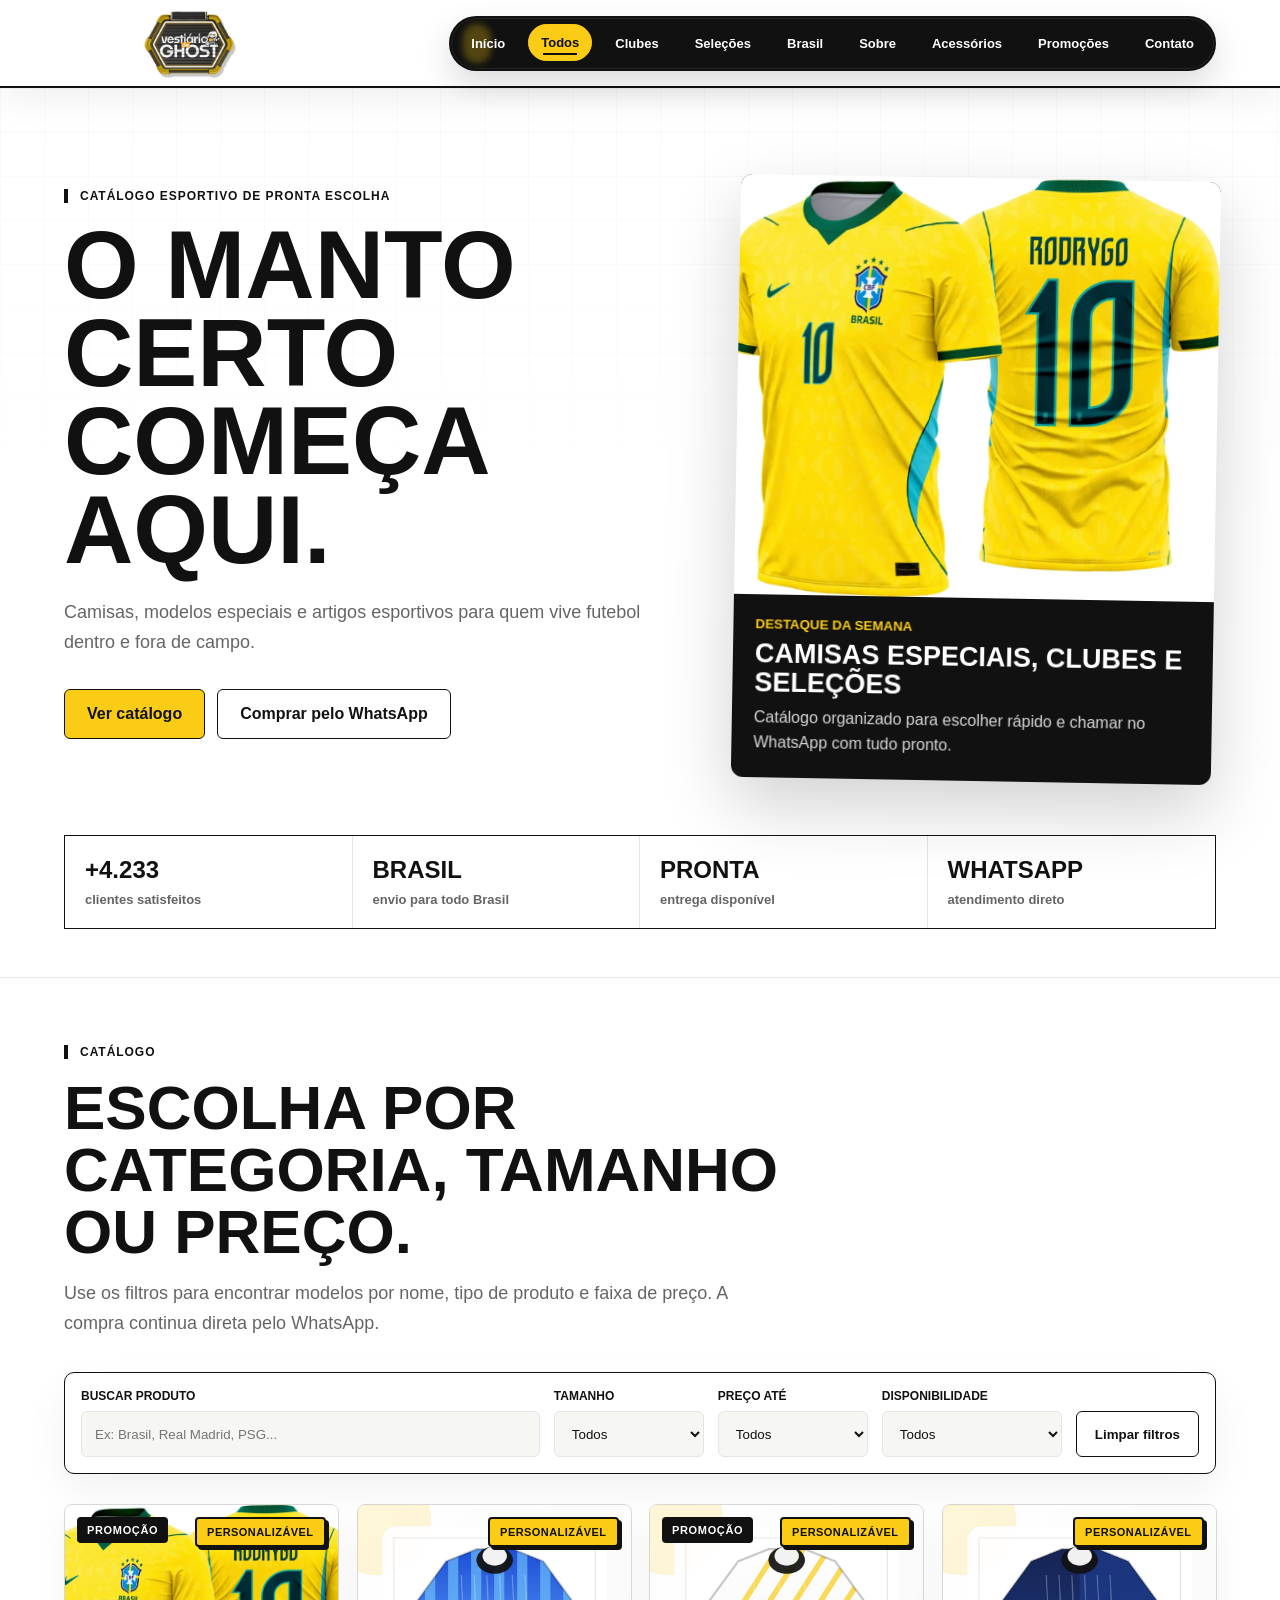
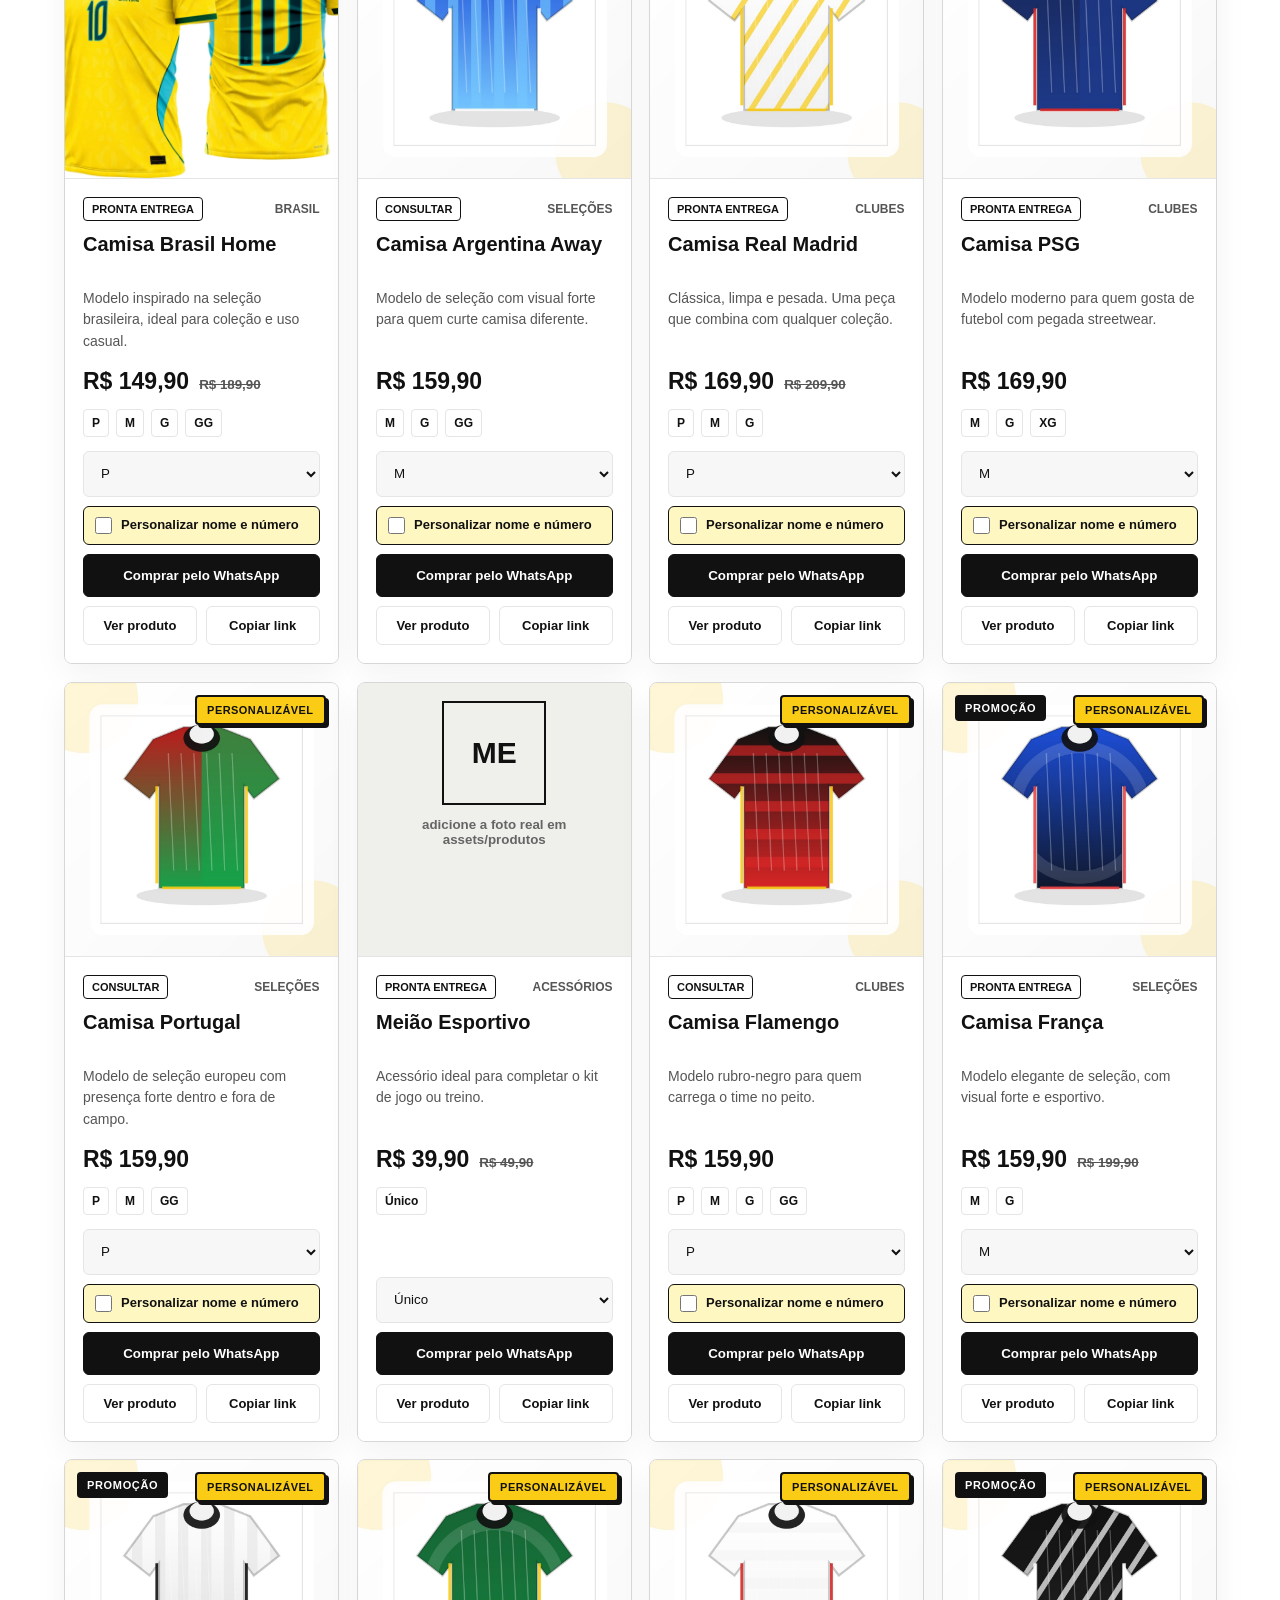
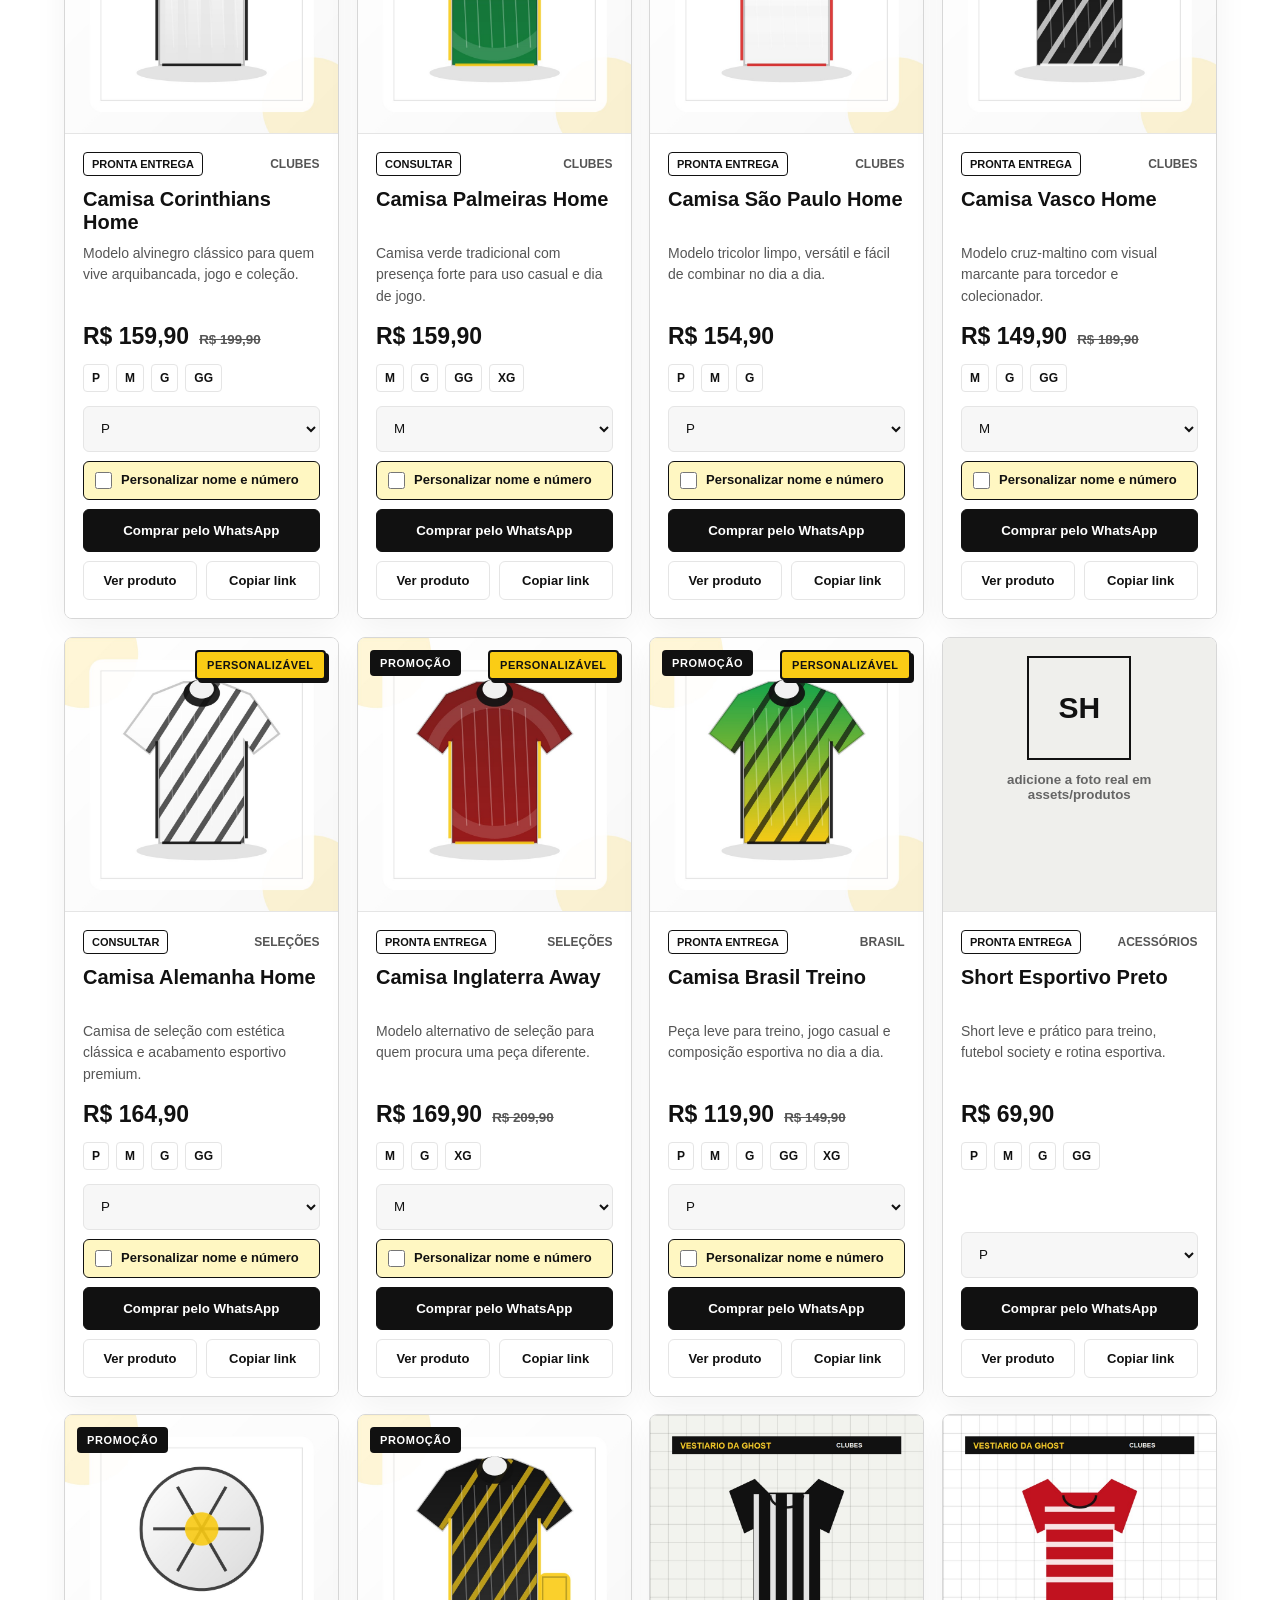
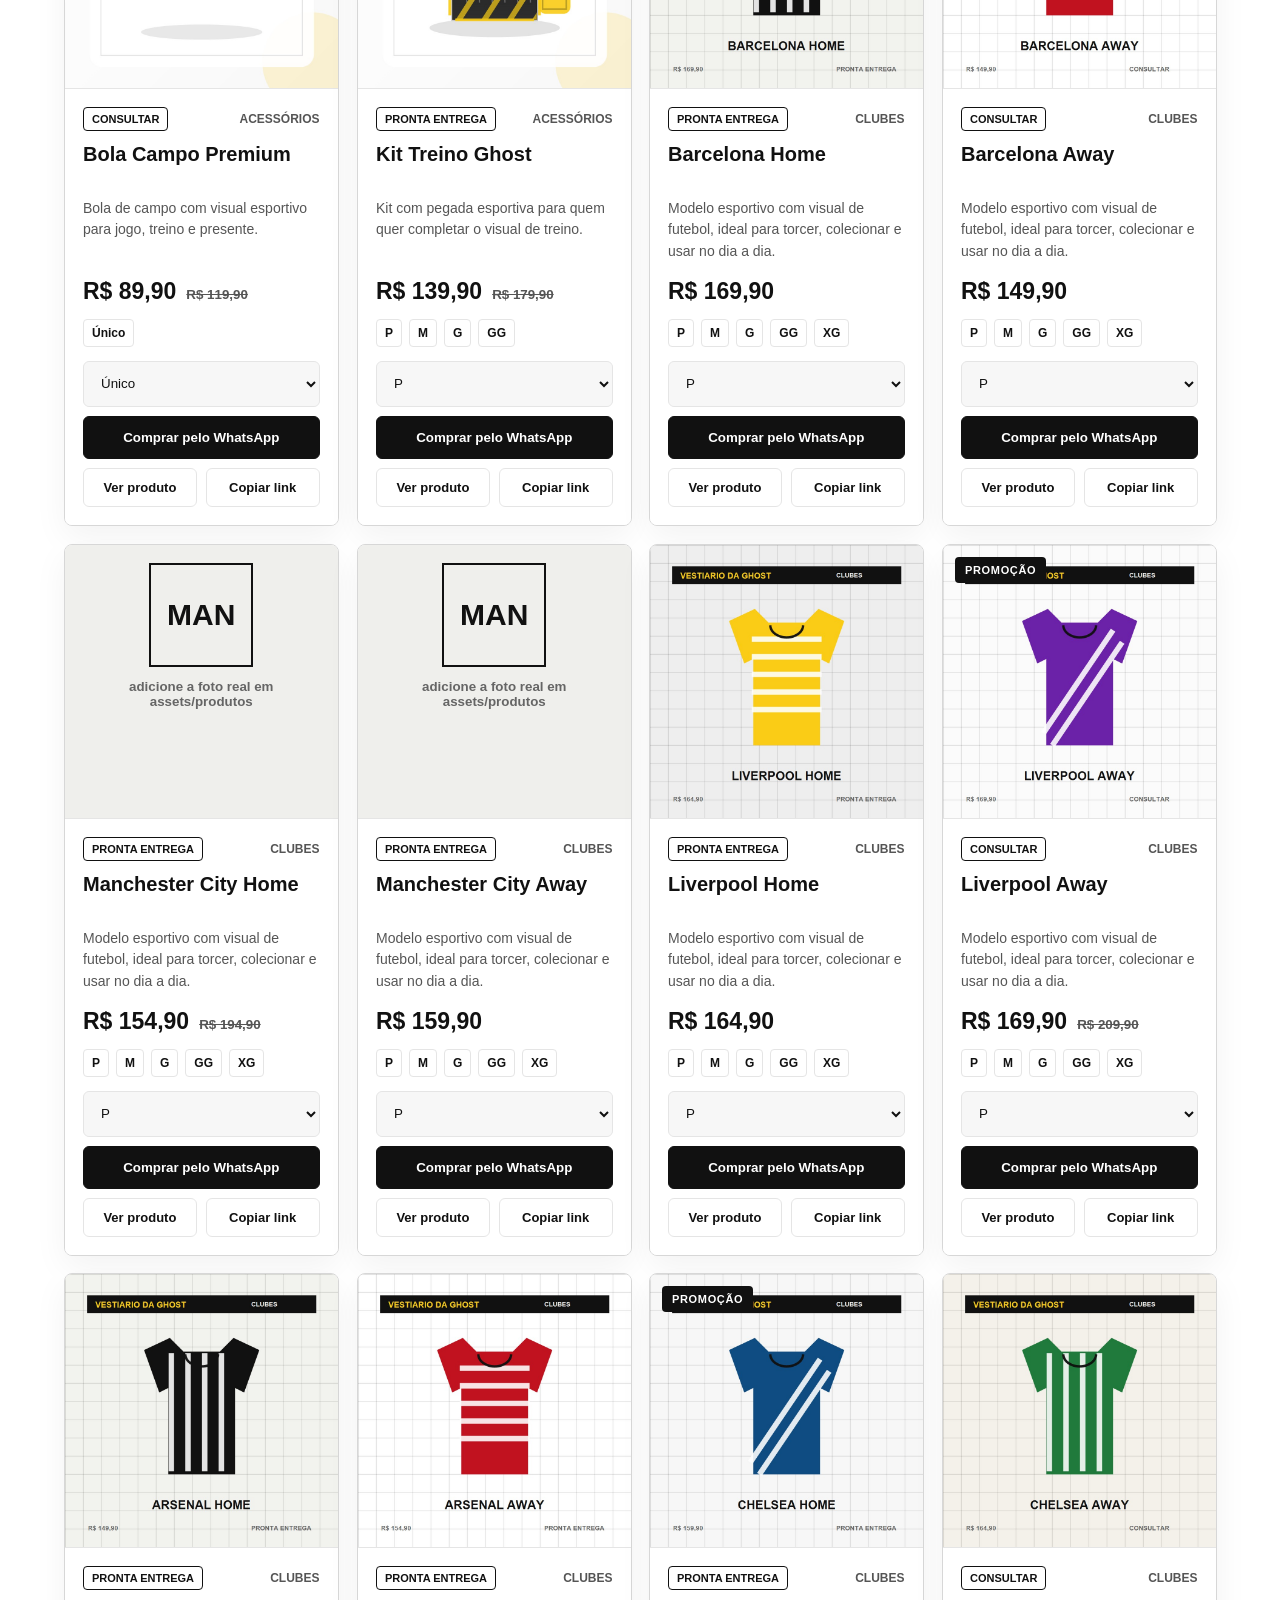
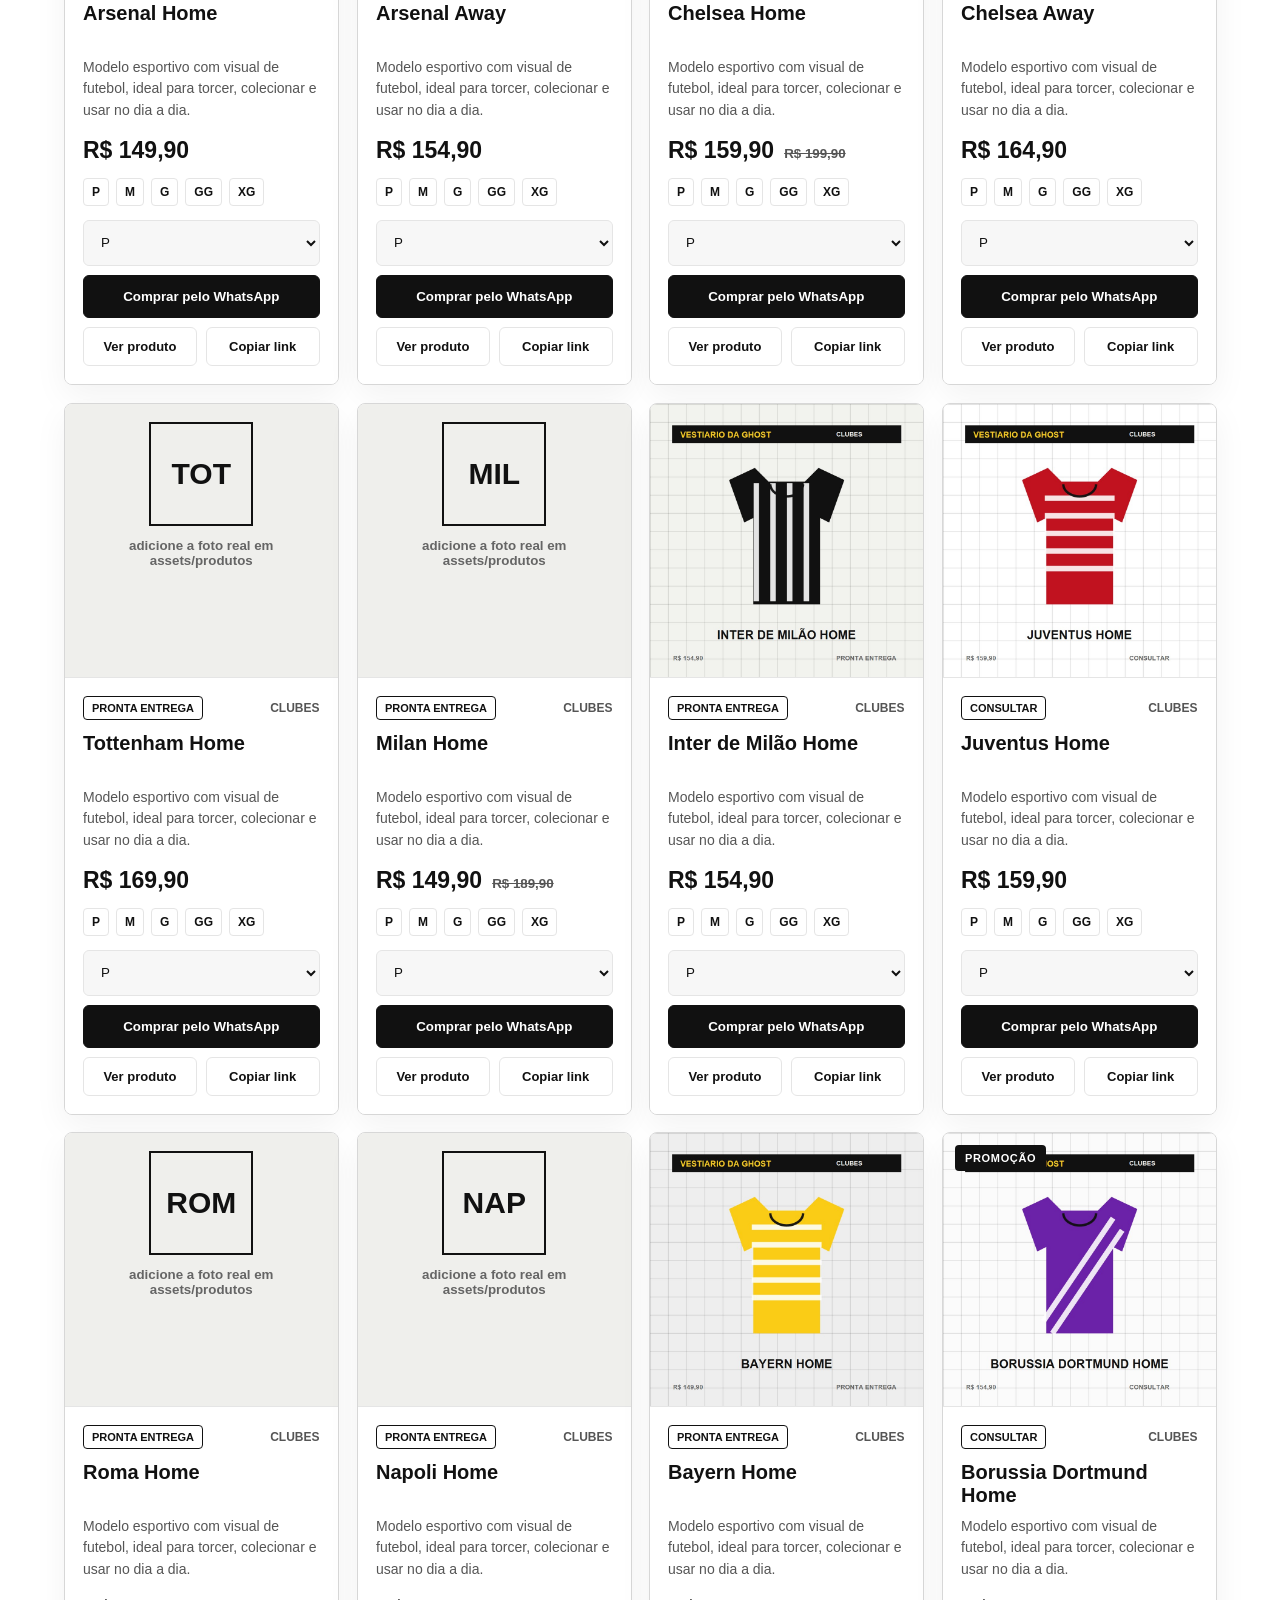
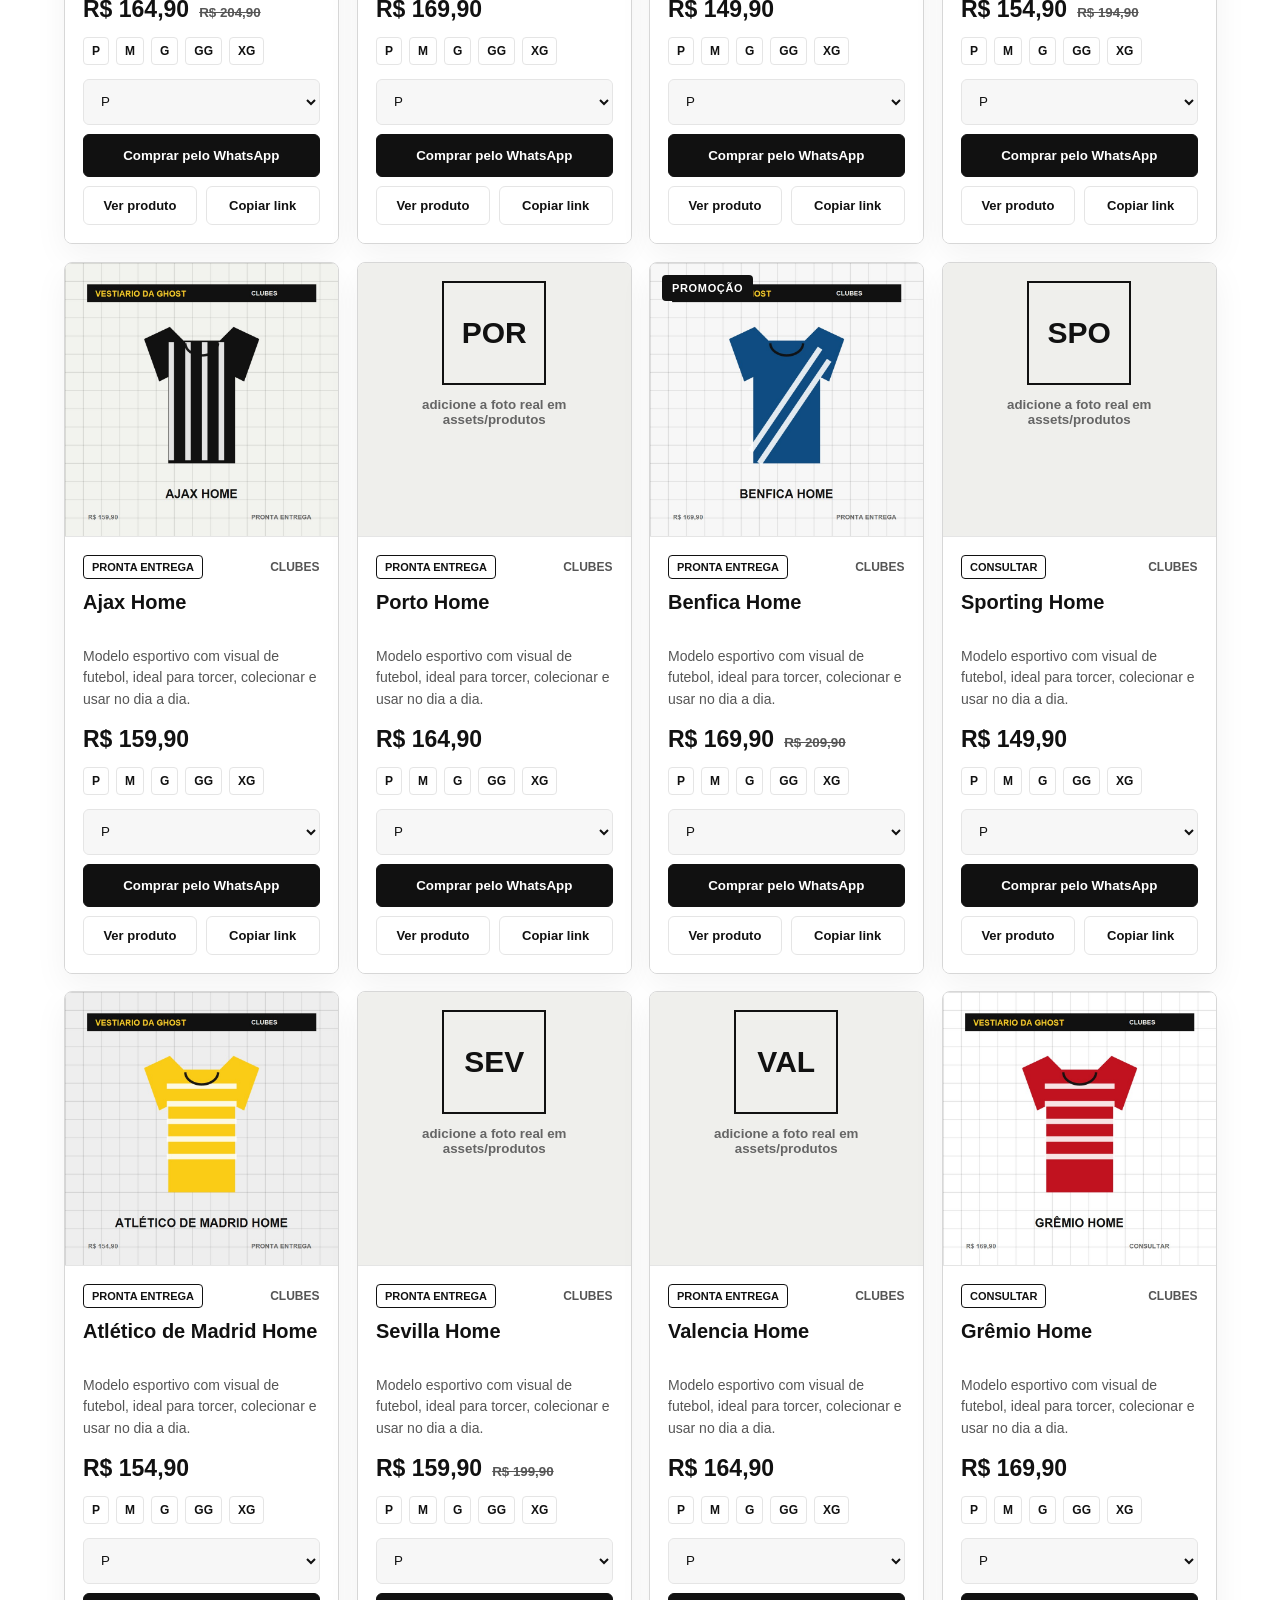
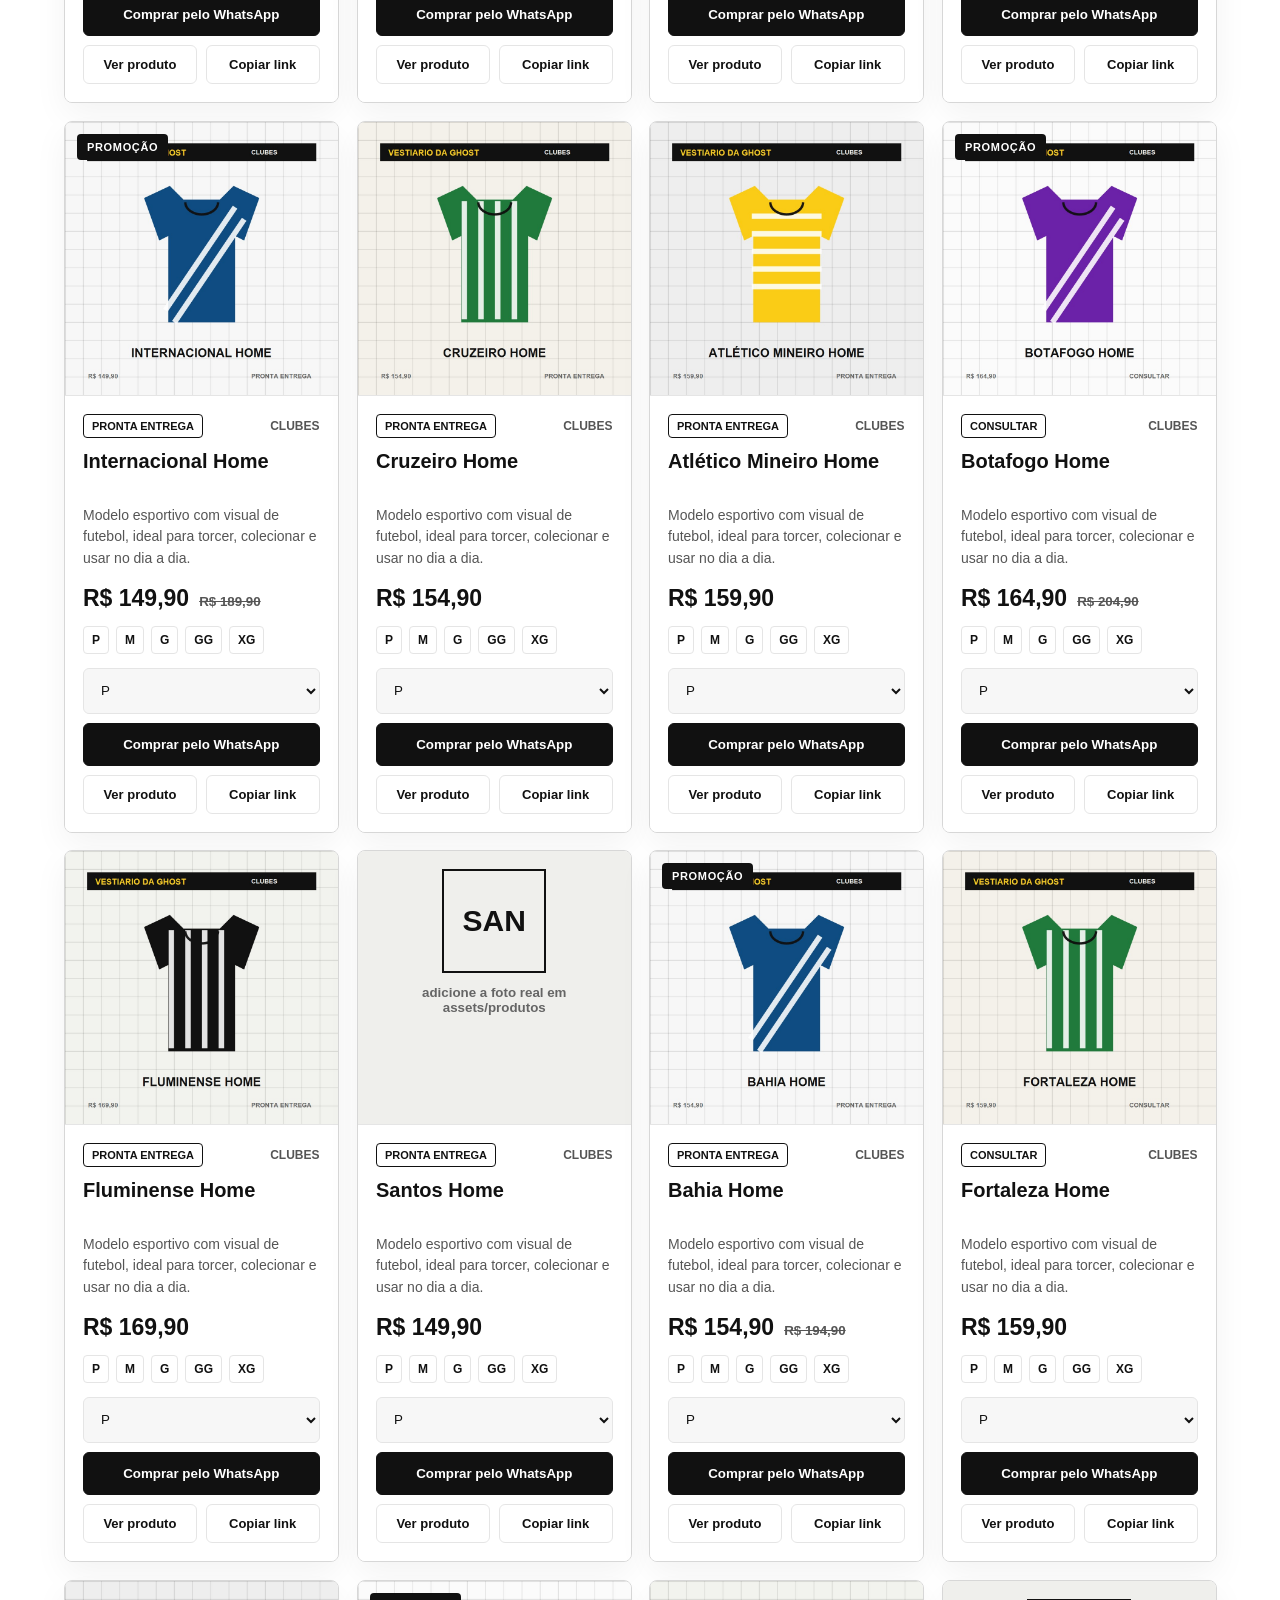
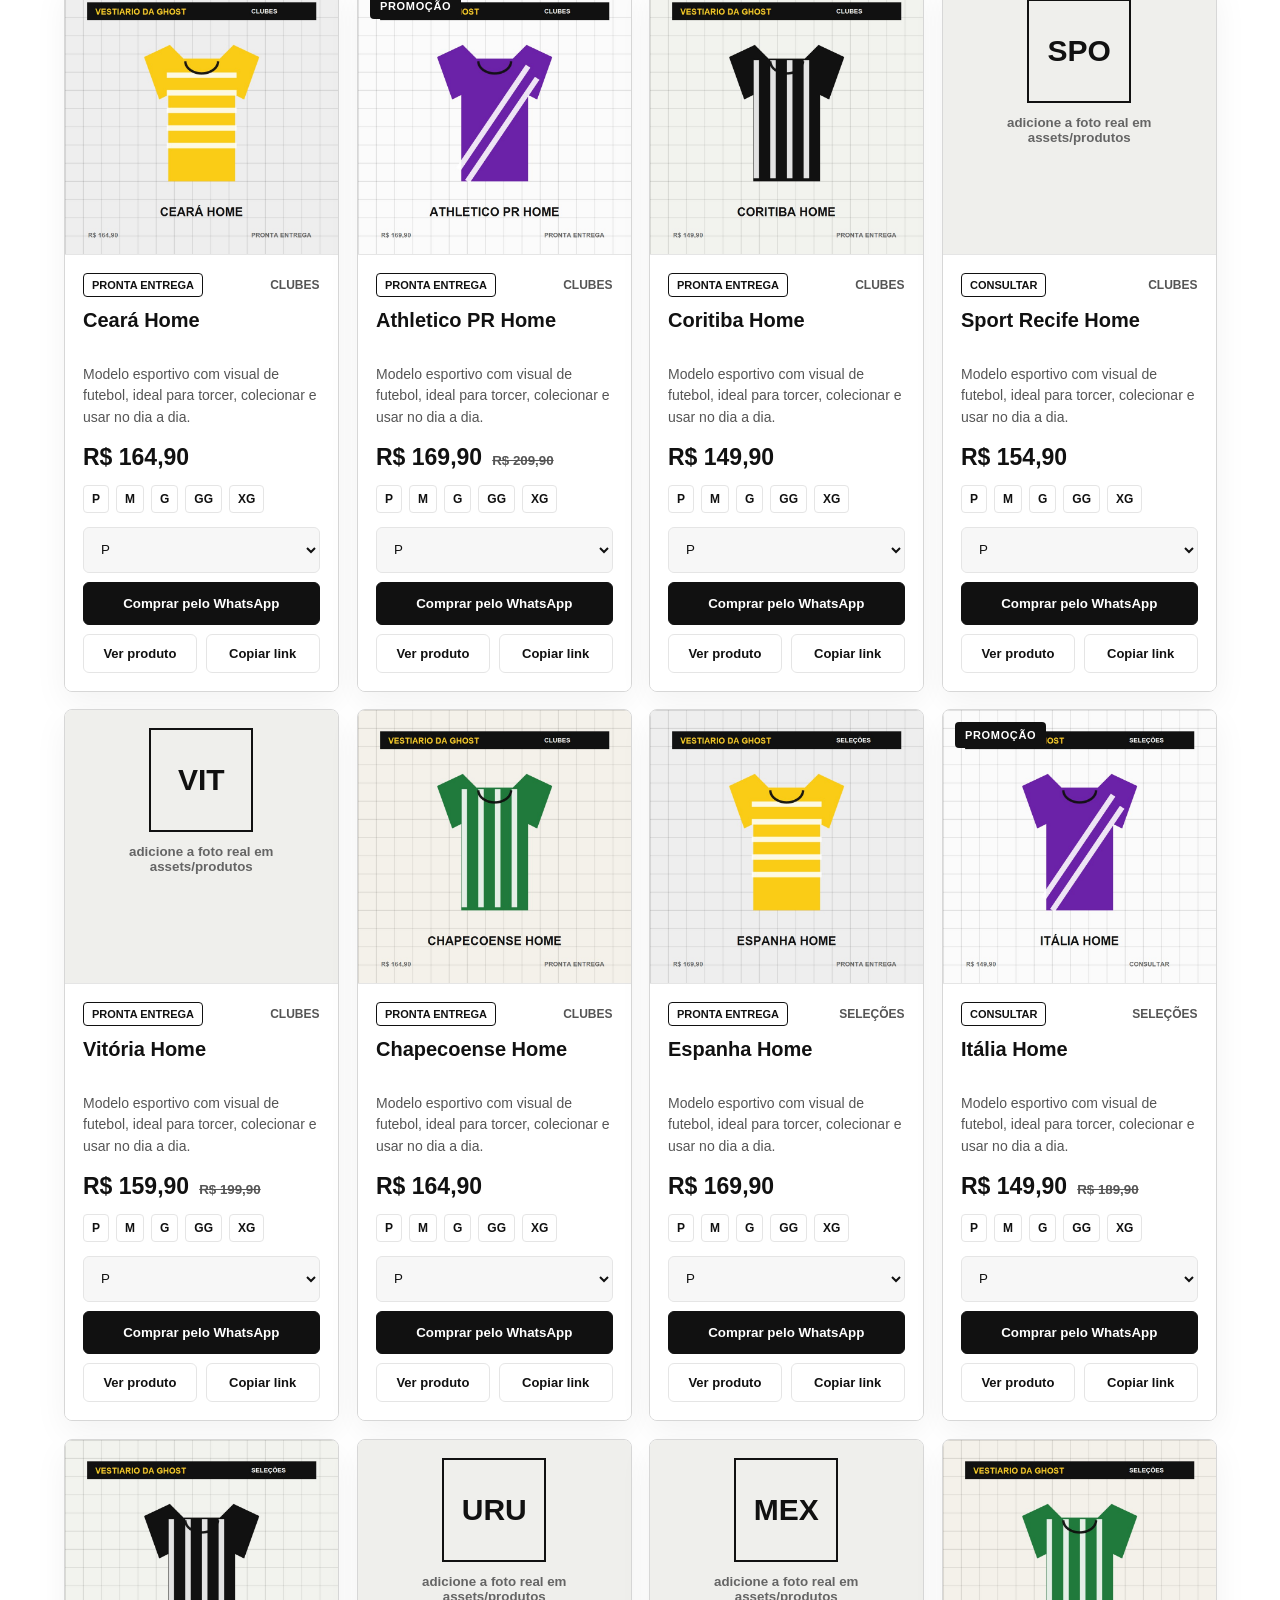
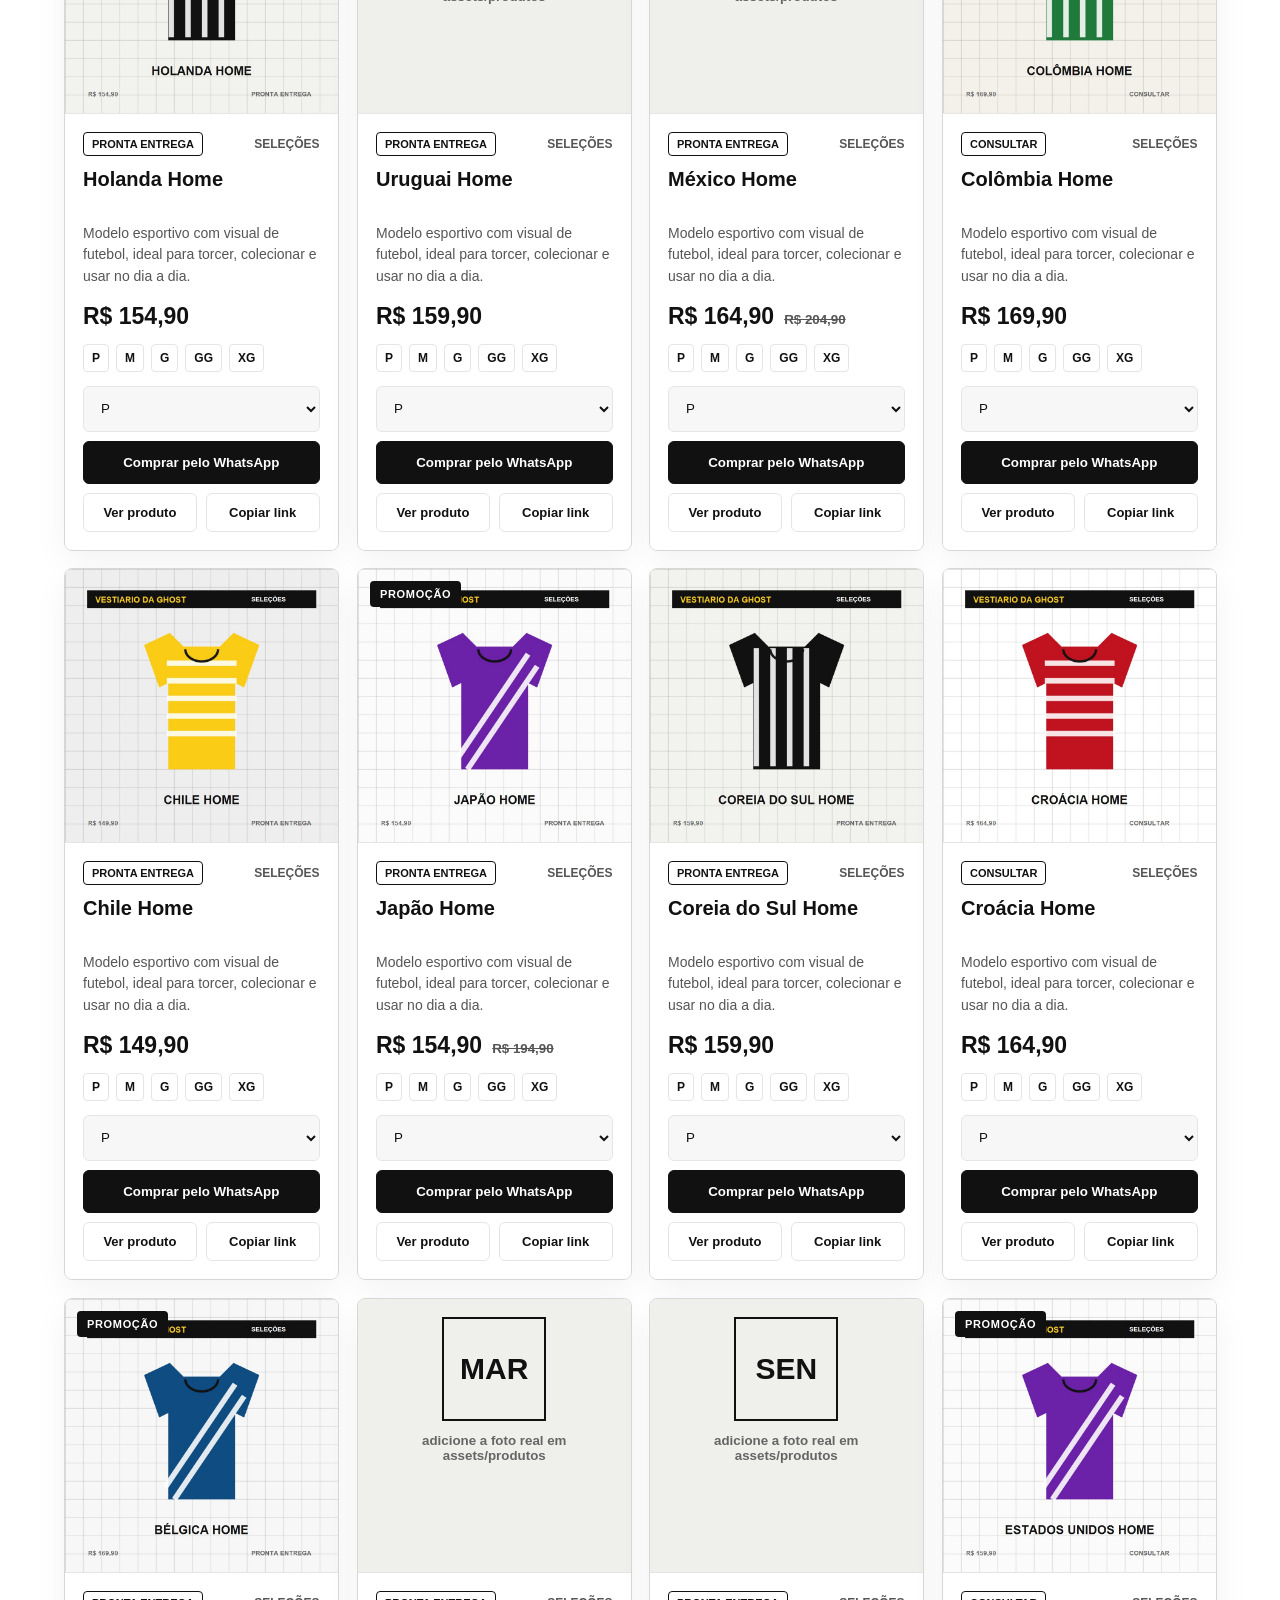
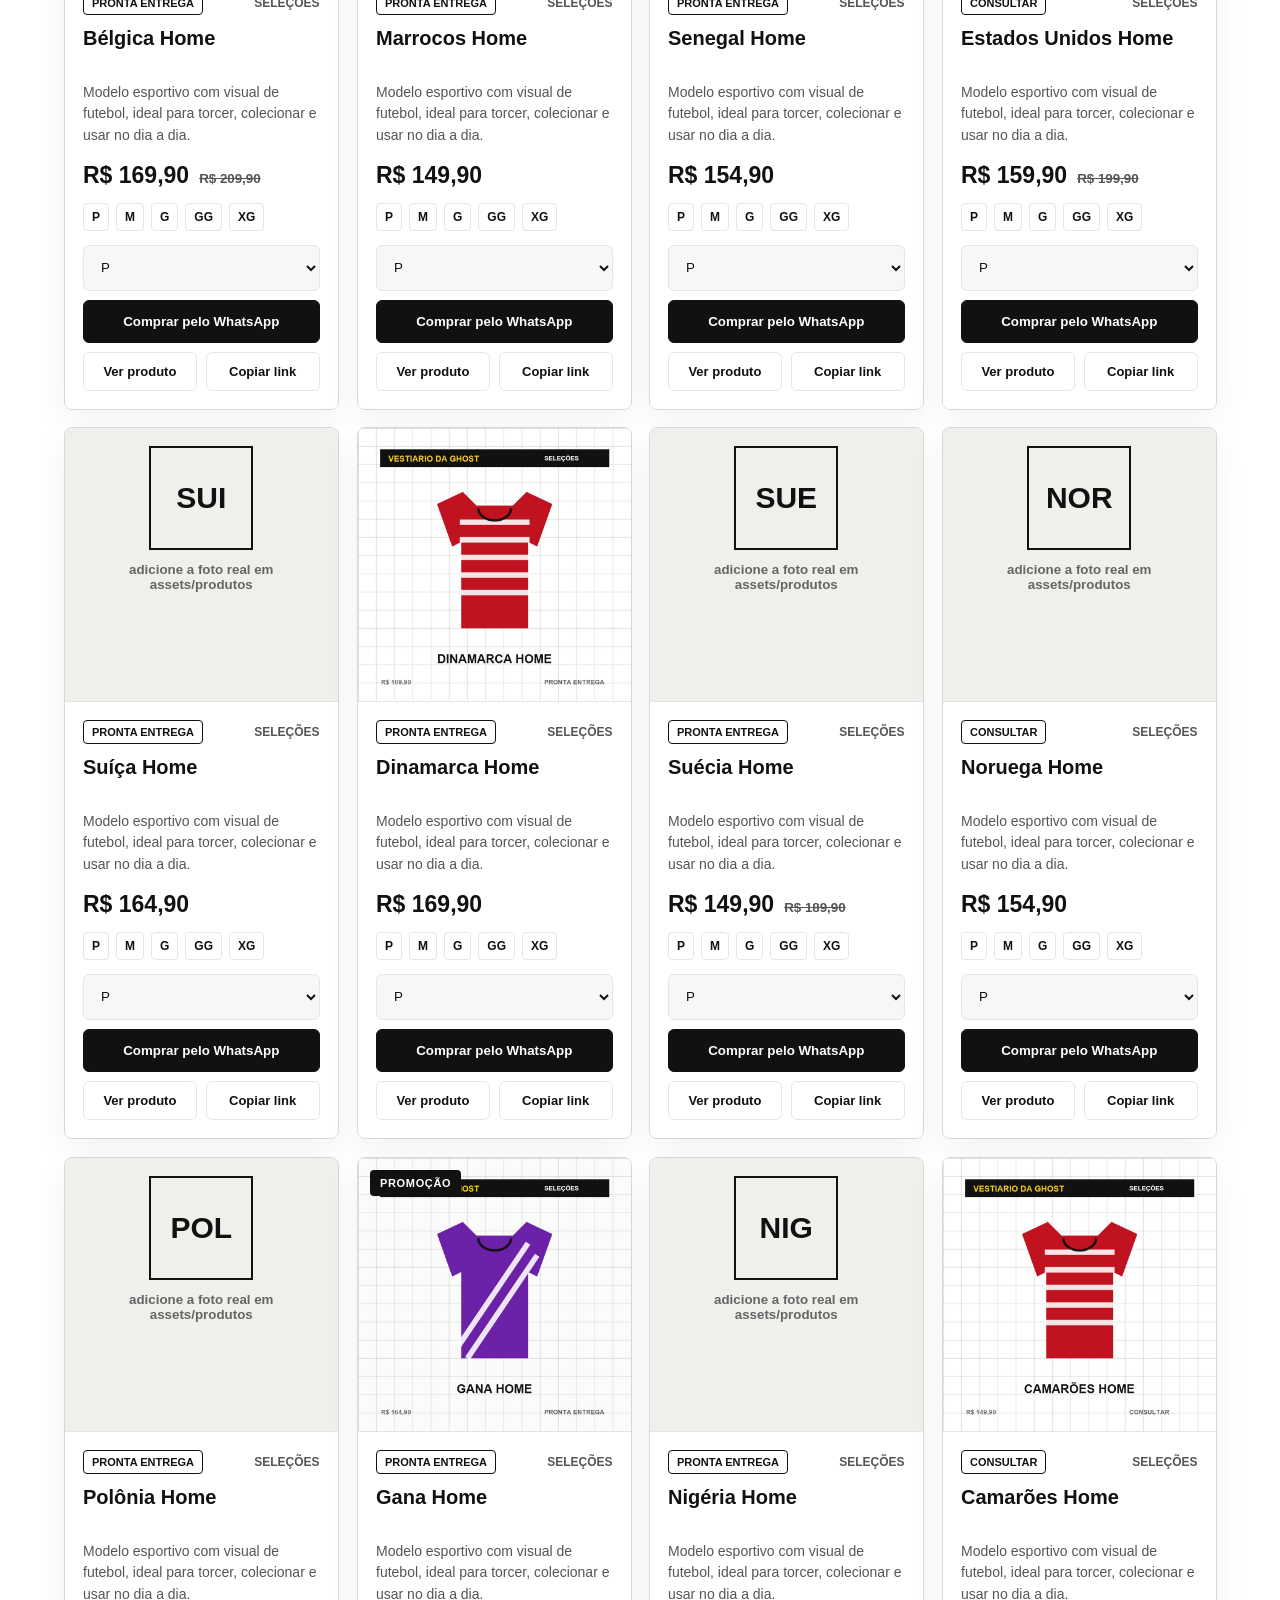
==== index.html @ a66c6b35 "Add files via upload" ====
﻿<!DOCTYPE html>
<html lang="pt-BR">
<head>
  <meta charset="UTF-8" />
  <meta name="viewport" content="width=device-width, initial-scale=1.0" />
  <meta name="description" content="Vestiário da Ghost: catálogo de camisas de futebol, seleções, clubes e artigos esportivos com envio para todo Brasil e atendimento pelo WhatsApp." />
  <meta name="keywords" content="camisas de futebol, artigos esportivos, Vestiário da Ghost, camisa Brasil, camisa de clubes, pronta entrega" />
  <meta name="author" content="Vestiário da Ghost" />
  <meta property="og:title" content="Vestiário da Ghost | Catálogo Esportivo" />
  <meta property="og:description" content="Escolha seu manto, filtre por categoria, tamanho e preço, e finalize pelo WhatsApp." />
  <meta property="og:type" content="website" />
  <meta property="og:image" content="assets/produtos/camisa-brasil-home.jpg" />
  <meta name="theme-color" content="#111111" />
  <title>Vestiário da Ghost | Catálogo Esportivo</title>
  <link rel="canonical" href="./" />
  <link rel="stylesheet" href="style.css?v=14" />
  <script type="application/ld+json">{"@context":"https://schema.org","@type":"Store","name":"Vestiário da Ghost","description":"Artigos esportivos, camisas de futebol e produtos de pronta entrega.","areaServed":"BR","sameAs":["https://www.instagram.com/vestiarioghost3/"]}</script>
</head>
<body>
  <header class="header">
    <a href="index.html#inicio" class="logo logo-image" aria-label="Vestiário da Ghost"><img src="assets/vestiario_ghost_transparente.png" alt="Vestiário da Ghost" /></a>
    <button class="menu-btn" id="menuBtn" aria-label="Abrir menu">☰</button>
    <nav class="nav" id="navMenu" aria-label="Menu principal">
      <a href="#inicio">Início</a>
      <button class="nav-category active" type="button" data-category="Todos">Todos</button>
      <button class="nav-category" type="button" data-category="Clubes">Clubes</button>
      <button class="nav-category" type="button" data-category="Seleções">Seleções</button>
      <button class="nav-category" type="button" data-category="Brasil">Brasil</button>
      <a href="#sobre">Sobre</a>
      <button class="nav-category" type="button" data-category="Acessórios">Acessórios</button>
      <button class="nav-category" type="button" data-category="Promoções">Promoções</button>
      <a href="#instagram" class="contact-nav-link">Contato</a>
    </nav>
  </header>

  <main>
    <section class="hero reveal" id="inicio">
      <div class="hero-content">
        <p class="eyebrow">Catálogo esportivo de pronta escolha</p>
        <h1>O manto certo começa aqui.</h1>
        <p>Camisas, modelos especiais e artigos esportivos para quem vive futebol dentro e fora de campo.</p>
        <div class="hero-buttons">
          <a href="#catalogo" class="btn primary">Ver catálogo</a>
          <a href="#" class="btn secondary" id="heroWhatsapp">Comprar pelo WhatsApp</a>
        </div>
      </div>
      <div class="hero-showcase ghost-seal-bg" aria-label="Destaque do catálogo">
        <div class="showcase-image"><img src="assets/produtos/camisa-brasil-home.jpg" alt="Camisa esportiva em destaque" data-fallback="VG" /></div>
        <div class="showcase-copy">
          <small>Destaque da semana</small>
          <strong>Camisas especiais, clubes e seleções</strong>
          <span>Catálogo organizado para escolher rápido e chamar no WhatsApp com tudo pronto.</span>
        </div>
      </div>
      <div class="trust-row" aria-label="Provas sociais">
        <div><strong>+4.233</strong><span>clientes satisfeitos</span></div>
        <div><strong>Brasil</strong><span>envio para todo Brasil</span></div>
        <div><strong>Pronta</strong><span>entrega disponível</span></div>
        <div><strong>WhatsApp</strong><span>atendimento direto</span></div>
      </div>
    </section>

    <section class="catalog-section reveal" id="catalogo">
      <div class="section-title"><p class="eyebrow">Catálogo</p><h2>Escolha por categoria, tamanho ou preço.</h2><p>Use os filtros para encontrar modelos por nome, tipo de produto e faixa de preço. A compra continua direta pelo WhatsApp.</p></div>
      <div class="filters">
        <div class="input-box"><label for="searchInput">Buscar produto</label><input type="text" id="searchInput" placeholder="Ex: Brasil, Real Madrid, PSG..." /></div>
        <div class="input-box"><label for="sizeFilter">Tamanho</label><select id="sizeFilter"><option value="Todos">Todos</option><option value="P">P</option><option value="M">M</option><option value="G">G</option><option value="GG">GG</option><option value="XG">XG</option><option value="Único">Único</option></select></div>
        <div class="input-box"><label for="priceFilter">Preço até</label><select id="priceFilter"><option value="Todos">Todos</option><option value="100">R$ 100</option><option value="150">R$ 150</option><option value="200">R$ 200</option><option value="250">R$ 250</option></select></div>
        <div class="input-box"><label for="statusFilter">Disponibilidade</label><select id="statusFilter"><option value="Todos">Todos</option><option value="Pronta entrega">Pronta entrega</option><option value="Consultar">Consultar</option></select></div>
        <button class="clear-btn" id="clearFilters">Limpar filtros</button>
      </div>
      <div class="products-grid" id="productsGrid" aria-live="polite"></div>
    </section>

    <section class="delivery-section reveal" id="pronta-entrega"><div class="delivery-card"><p class="eyebrow">Compra simples</p><h2>Produto organizado vende mais rápido.</h2><p>O cliente não precisa ficar perdido no feed procurando modelo, tamanho e disponibilidade. No catálogo, tudo fica claro antes da conversa.</p><div class="delivery-list"><div><strong>01</strong><span>Cliente encontra o produto.</span></div><div><strong>02</strong><span>Escolhe o tamanho disponível.</span></div><div><strong>03</strong><span>Chama no WhatsApp com mensagem pronta.</span></div></div></div></section>

    <section class="contact-section ghost-contact reveal" id="instagram">
      <div class="ghost-contact-bg" aria-hidden="true"><span></span><span></span><span></span></div>
      <div class="contact-logo-badge" aria-hidden="true"><img src="assets/vestiario_ghost_transparente_full.png" alt="" /></div><div class="section-title"><p class="eyebrow">Contato da loja</p><h2>Chama a Ghost no Instagram ou WhatsApp.</h2><p>Escolha o canal, veja novidades no perfil e fale direto com a loja para confirmar produto, tamanho, valor e envio.</p></div>
      <div class="contact-panel ghost-contact-panel">
        <a href="https://www.instagram.com/vestiariodaghost3/" target="_blank" rel="noopener" class="contact-card instagram-card" id="instagramLink" aria-label="Abrir Instagram da Vestiário da Ghost">
          <span class="contact-icon ghost-instagram" aria-hidden="true"></span>
          <small>Instagram</small>
          <strong>@vestiariodaghost3</strong>
          <em>Novidades, reposições, fotos reais e pronta entrega nos stories.</em>
        </a>
        <a href="#" class="contact-card whatsapp-card" id="contactWhatsapp" aria-label="Comprar pelo WhatsApp">
          <span class="contact-icon ghost-whatsapp" aria-hidden="true"></span>
          <small>WhatsApp</small>
          <strong>Atendimento direto</strong>
          <em>Mensagem pronta para consultar produto, tamanho, valor e envio.</em>
        </a>
      </div>
    </section>
    <section class="about-section reveal" id="sobre"><div class="about-text"><p class="eyebrow">Quem somos</p><h2>Somos o Vestiário da Ghost.</h2><p>Loja especializada em camisas importadas de clubes e seleções, com variedade para torcedores que amam e praticam esporte.</p><p>Facilitamos a importação de artigos esportivos para que o cliente tenha um produto de qualidade com preço justo.</p><p>Nossa missão é oferecer boas opções, atendimento personalizado e compromisso com a satisfação dos clientes.</p></div><div class="about-stats ghost-info-stack"><div><strong>Clubes</strong><span>camisas importadas e modelos especiais</span></div><div><strong>Seleções</strong><span>variedade para torcer dentro e fora de campo</span></div><div><strong>Entrega</strong><span>produto embalado com cuidado e carinho</span></div></div></section>
    <section class="faq-section reveal" id="faq"><div class="section-title"><p class="eyebrow">Dúvidas frequentes</p><h2>Antes de chamar, o cliente já entende o básico.</h2></div><div class="faq-grid"><details><summary>Como funciona a compra?</summary><p>Você escolhe o produto no catálogo e clica em comprar pelo WhatsApp. A mensagem já vai pronta para confirmar disponibilidade e pagamento.</p></details><details><summary>Tem pronta entrega?</summary><p>Alguns produtos ficam marcados como pronta entrega. Outros podem precisar de confirmação no atendimento.</p></details><details><summary>Envia para todo Brasil?</summary><p>Sim. O envio pode ser combinado diretamente pelo WhatsApp com a loja.</p></details><details><summary>Como vejo os tamanhos?</summary><p>Cada produto mostra os tamanhos disponíveis. Caso tenha dúvida, o atendimento confirma antes da compra.</p></details><details><summary>Como confirmo disponibilidade?</summary><p>Clique em comprar pelo WhatsApp. A mensagem automática já leva produto, categoria, tamanho e status para agilizar a confirmação.</p></details><details><summary>Quais formas de pagamento?</summary><p>As formas de pagamento são confirmadas diretamente no atendimento, junto com disponibilidade e envio.</p></details></div></section>

    <section class="cta-section reveal"><p class="eyebrow">Atendimento rápido</p><h2>Achou seu manto?</h2><p>Chame no WhatsApp e confira disponibilidade, tamanho, valor e envio.</p><a href="#" class="btn primary" id="ctaWhatsapp">Comprar pelo WhatsApp</a></section>
  </main>

  <footer class="footer"><div><a href="index.html#inicio" class="logo"><span>Vestiário</span> Ghost</a><p>Artigos esportivos com envio para todo Brasil.</p><small>Catálogo profissional com atendimento via WhatsApp.</small></div><div class="footer-links"><a href="#catalogo">Catálogo</a><a href="#instagram">Instagram</a><a href="#sobre">Sobre</a><a href="#" id="footerWhatsapp">WhatsApp</a><span>Envio para todo Brasil</span><button class="admin-link" id="adminToggle">Admin</button></div></footer>

  <div class="toast" id="toast" role="status" aria-live="polite"></div>
  <div class="admin-panel" id="adminPanel" aria-hidden="true"></div>
  <div class="page-transition" aria-hidden="true"></div>
  <script src="script.js"></script>
</body>
</html>
---- style.css ----
﻿* { margin: 0; padding: 0; box-sizing: border-box; font-family: Arial, Helvetica, sans-serif; }
:root {
  --bg-main: #ffffff;
  --bg-card: #ffffff;
  --bg-soft: #f6f6f3;
  --primary: #facc15;
  --primary-dark: #eab308;
  --black: #111111;
  --black-soft: #1f1f1f;
  --text-main: #111111;
  --text-muted: #656565;
  --border: #e5e5e5;
  --white: #ffffff;
  --danger: #c1121f;
}
html { scroll-behavior: smooth; }
body { background: var(--bg-main); color: var(--text-main); min-height: 100vh; }
body::before { content: ""; position: fixed; inset: 0; pointer-events: none; z-index: -1; background: linear-gradient(90deg, rgba(17,17,17,.035) 1px, transparent 1px), linear-gradient(rgba(17,17,17,.03) 1px, transparent 1px); background-size: 44px 44px; mask-image: linear-gradient(to bottom, #000, transparent 58%); }
a { color: inherit; text-decoration: none; }
button, input, select, textarea, a, .product-card, details { transition: border-color 180ms ease, background 180ms ease, color 180ms ease, transform 180ms ease, box-shadow 180ms ease; }
button, select { cursor: pointer; }
:focus-visible { outline: 3px solid rgba(17,17,17,.85); outline-offset: 3px; }
.header { width: 100%; min-height: 78px; padding: 14px 5vw; display: grid; grid-template-columns: auto 1fr; gap: 24px; align-items: center; background: rgba(255,255,255,.94); backdrop-filter: blur(18px); border-bottom: 1px solid var(--border); position: sticky; top: 0; z-index: 100; }
.logo { color: var(--black); font-size: 23px; font-weight: 900; letter-spacing: 0; text-transform: uppercase; white-space: nowrap; }
.logo span { color: var(--black); padding: 3px 7px; border: 2px solid var(--black); margin-right: 5px; }
.nav { display: flex; justify-content: flex-end; align-items: center; gap: 10px; overflow-x: auto; scroll-behavior: smooth; scrollbar-width: thin; padding-bottom: 3px; }
.nav a, .nav-category, .admin-link { color: var(--text-muted); background: transparent; border: 1px solid transparent; border-radius: 999px; padding: 10px 12px; font-size: 13px; font-weight: 900; white-space: nowrap; }
.nav a:hover, .nav-category:hover, .nav-category.active, .admin-link:hover { color: var(--black); border-color: var(--black); background: var(--white); }
.whatsapp-link { background: var(--black) !important; border-color: var(--black) !important; color: var(--white) !important; padding-inline: 16px !important; }
.whatsapp-link:hover { background: var(--primary) !important; color: var(--black) !important; }
.menu-btn { display: none; justify-self: end; background: var(--white); color: var(--black); border: 1px solid var(--border); padding: 8px 12px; border-radius: 10px; font-size: 22px; }
.hero { min-height: calc(100vh - 78px); padding: 58px 5vw 34px; display: grid; grid-template-columns: 1fr minmax(320px, 480px); grid-template-areas: "copy media" "trust trust"; align-items: center; gap: 42px 58px; border-bottom: 1px solid var(--border); }
.hero-content { grid-area: copy; max-width: 790px; }
.eyebrow, .tag { display: inline-flex; align-items: center; color: var(--black); background: transparent; border: 0; border-left: 4px solid var(--black); padding: 0 0 0 12px; border-radius: 0; font-size: 12px; font-weight: 900; letter-spacing: .08em; text-transform: uppercase; margin-bottom: 18px; }
h1 { font-size: clamp(48px, 8vw, 96px); line-height: .92; letter-spacing: 0; margin-bottom: 24px; color: var(--black); text-transform: uppercase; max-width: 850px; }
.hero-content p:not(.eyebrow), .section-title p:not(.eyebrow), .delivery-card p:not(.eyebrow), .about-text p:not(.eyebrow), .cta-section p:not(.eyebrow), .product-detail-info p { color: var(--text-muted); font-size: 18px; line-height: 1.65; max-width: 690px; }
.hero-buttons { display: flex; gap: 12px; flex-wrap: wrap; margin-top: 32px; }
.btn { display: inline-flex; align-items: center; justify-content: center; border: 1px solid var(--black); padding: 15px 22px; border-radius: 6px; font-weight: 900; line-height: 1.1; min-height: 50px; }
.btn:hover { transform: translateY(-2px); box-shadow: 0 16px 34px rgba(0,0,0,.12); }
.primary { color: var(--black); background: var(--primary); border-color: var(--black); }
.secondary { color: var(--black); background: var(--white); border-color: var(--black); }
.secondary:hover { background: var(--black); color: var(--white); }
.hero-showcase { grid-area: media; background: var(--black); color: var(--white); border-radius: 12px; overflow: hidden; box-shadow: 0 28px 70px rgba(0,0,0,.18); transform: rotate(1deg); }
.showcase-image { min-height: 420px; background: #f2f2f2; display: grid; place-items: center; overflow: hidden; }
.showcase-image img, .product-image img, .product-detail-image img, .hero-media img { width: 100%; height: 100%; object-fit: cover; display: block; }
.showcase-copy { padding: 22px; display: grid; gap: 8px; }
.showcase-copy small { color: var(--primary); font-weight: 900; text-transform: uppercase; }
.showcase-copy strong { font-size: 27px; line-height: 1.08; text-transform: uppercase; }
.showcase-copy span { color: #d8d8d8; line-height: 1.55; }
.trust-row { grid-area: trust; display: grid; grid-template-columns: repeat(4, 1fr); gap: 0; border: 1px solid var(--black); background: var(--white); }
.trust-row div, .about-stats div, .delivery-list div { padding: 20px; border-right: 1px solid var(--border); background: var(--white); }
.trust-row div:last-child, .delivery-list div:last-child { border-right: 0; }
.trust-row strong, .about-stats strong, .delivery-list strong { display: block; color: var(--black); font-size: 24px; margin-bottom: 6px; text-transform: uppercase; }
.trust-row span, .about-stats span, .delivery-list span { color: var(--text-muted); font-size: 13px; font-weight: 800; }
.catalog-section, .delivery-section, .about-section, .faq-section, .cta-section, .instagram-section, .product-detail-section { padding: 92px 5vw; }
.section-title { max-width: 820px; margin-bottom: 34px; }
.section-title h2, .delivery-card h2, .about-text h2, .cta-section h2 { font-size: clamp(34px, 5vw, 62px); line-height: 1; letter-spacing: 0; margin-bottom: 16px; color: var(--black); text-transform: uppercase; }
.filters { background: var(--white); border: 1px solid var(--black); border-radius: 10px; padding: 16px; display: grid; grid-template-columns: 1fr 170px 170px auto; gap: 14px; margin-bottom: 30px; align-items: end; box-shadow: 0 16px 40px rgba(0,0,0,.06); }
.input-box { display: grid; gap: 8px; }
.input-box label { color: var(--black); font-size: 12px; font-weight: 900; text-transform: uppercase; }
.input-box input, .input-box select, .product-actions select, .product-detail-info select, .admin-product input, .admin-product select, .admin-product textarea { width: 100%; background: var(--bg-soft); color: var(--text-main); border: 1px solid var(--border); border-radius: 6px; padding: 13px; outline: none; min-height: 46px; }
.input-box input:focus, .input-box select:focus, .product-actions select:focus, .product-detail-info select:focus, .admin-product input:focus, .admin-product select:focus, .admin-product textarea:focus { border-color: var(--black); background: var(--white); }
.clear-btn { border: 1px solid var(--black); background: var(--white); color: var(--black); border-radius: 6px; padding: 13px 18px; font-weight: 900; min-height: 46px; }
.clear-btn:hover { background: var(--black); color: var(--white); }
.products-grid { display: grid; grid-template-columns: repeat(4, minmax(0, 1fr)); gap: 18px; }
.product-card { background: var(--white); border: 1px solid var(--border); border-radius: 8px; overflow: hidden; box-shadow: 0 12px 34px rgba(0,0,0,.05); }
.product-card:hover { transform: translateY(-4px); border-color: var(--black); box-shadow: 0 22px 48px rgba(0,0,0,.1); }
.product-image { aspect-ratio: 1 / 1; display: grid; place-items: center; background: var(--bg-soft); position: relative; overflow: hidden; }
.image-fallback { background: linear-gradient(135deg,#f3f3ef,#fff); color: var(--black); text-align: center; padding: 18px; }
.image-fallback span { width: 104px; height: 104px; display: grid; place-items: center; border: 2px solid var(--black); color: var(--black); font-size: 30px; font-weight: 900; margin: 0 auto 12px; }
.image-fallback small { display: block; color: var(--text-muted); font-weight: 800; }
.promo-badge { position: absolute; top: 12px; left: 12px; z-index: 2; background: var(--black); color: var(--white); border-radius: 4px; padding: 7px 10px; font-size: 11px; font-weight: 900; text-transform: uppercase; letter-spacing: .06em; }
.product-info { padding: 18px; }
.product-status { display: flex; justify-content: space-between; align-items: center; margin-bottom: 12px; gap: 12px; }
.product-status span { font-size: 11px; font-weight: 900; color: var(--black); background: transparent; border: 1px solid var(--black); padding: 5px 8px; border-radius: 4px; text-transform: uppercase; }
.product-status small { color: var(--text-muted); font-weight: 900; font-size: 12px; text-transform: uppercase; }
.product-info h3 { font-size: 20px; line-height: 1.15; margin-bottom: 9px; color: var(--black); min-height: 46px; }
.product-info h3 a:hover { text-decoration: underline; text-decoration-thickness: 2px; }
.product-info p { color: var(--text-muted); line-height: 1.55; margin-bottom: 14px; font-size: 14px; min-height: 66px; }
.price-row { display: flex; align-items: baseline; gap: 10px; margin-bottom: 14px; }
.price-row strong { font-size: 23px; }
.old-price { color: var(--text-muted); text-decoration: line-through; font-weight: 800; }
.sizes { display: flex; flex-wrap: wrap; gap: 7px; margin-bottom: 14px; }
.sizes span { border: 1px solid var(--border); color: var(--black); background: var(--white); padding: 6px 8px; border-radius: 4px; font-size: 12px; font-weight: 900; }
.product-actions { display: grid; gap: 9px; }
.buy-btn { width: 100%; border: 1px solid var(--black); background: var(--black); color: var(--white); border-radius: 6px; padding: 13px; font-weight: 900; }
.buy-btn:hover { background: var(--primary); color: var(--black); }
.secondary-actions { display: grid; grid-template-columns: 1fr 1fr; gap: 9px; }
.secondary-actions a, .copy-btn { border: 1px solid var(--border); background: var(--white); color: var(--black); border-radius: 6px; padding: 11px; text-align: center; font-weight: 900; font-size: 13px; }
.secondary-actions a:hover, .copy-btn:hover { border-color: var(--black); background: var(--bg-soft); }
.empty-message { grid-column: 1 / -1; background: var(--white); border: 1px solid var(--border); color: var(--text-muted); padding: 26px; border-radius: 8px; text-align: center; box-shadow: 0 12px 32px rgba(0,0,0,.05); }
.delivery-card { background: var(--black); color: var(--white); border-radius: 12px; padding: 44px; box-shadow: 0 24px 54px rgba(0,0,0,.16); }
.delivery-card h2, .delivery-card .eyebrow { color: var(--white); border-left-color: var(--primary); }
.delivery-card p:not(.eyebrow) { color: #dfdfdf; }
.delivery-list { display: grid; grid-template-columns: repeat(3, 1fr); gap: 0; margin-top: 30px; border: 1px solid rgba(255,255,255,.22); }
.delivery-list div { background: transparent; border-color: rgba(255,255,255,.18); }
.delivery-list strong { color: var(--primary); }
.delivery-list span { color: #e6e6e6; }
.about-section { display: grid; grid-template-columns: 1fr .72fr; align-items: center; gap: 52px; }
.about-text p { margin-bottom: 18px; }
.about-stats { display: grid; border: 1px solid var(--black); }
.about-stats div { border-right: 0; border-bottom: 1px solid var(--border); }
.about-stats div:last-child { border-bottom: 0; }
.about-stats strong { font-size: 34px; }
.faq-grid { display: grid; gap: 12px; }
details { background: var(--white); border: 1px solid var(--border); border-radius: 8px; padding: 20px; box-shadow: 0 10px 28px rgba(0,0,0,.04); }
details:hover { border-color: var(--black); }
summary { cursor: pointer; font-weight: 900; color: var(--black); }
details p { color: var(--text-muted); line-height: 1.7; margin-top: 14px; }
.instagram-panel { display: flex; justify-content: space-between; align-items: center; gap: 20px; border: 1px solid var(--black); background: var(--white); border-radius: 10px; padding: 26px; box-shadow: 0 16px 38px rgba(0,0,0,.06); }
.instagram-panel strong { display: block; font-size: 30px; margin-bottom: 6px; }
.instagram-panel span { color: var(--text-muted); }
.cta-section { text-align: center; max-width: 920px; margin: 0 auto; }
.cta-section .eyebrow { margin-inline: auto; }
.cta-section p:not(.eyebrow) { margin: 0 auto 28px; }
.footer { padding: 34px 5vw; border-top: 1px solid var(--border); display: flex; justify-content: space-between; gap: 24px; align-items: center; background: var(--white); }
.footer p { color: var(--text-muted); margin-top: 10px; }
.footer small, .footer-links span { color: var(--text-muted); font-size: 13px; font-weight: 700; }
.footer-links { display: flex; gap: 16px; align-items: center; flex-wrap: wrap; justify-content: flex-end; }
.footer-links a { color: var(--text-muted); font-weight: 800; font-size: 14px; }
.footer-links a:hover { color: var(--black); }
.product-detail-section { display: grid; grid-template-columns: .9fr 1.1fr; gap: 48px; align-items: center; min-height: 72vh; }
.product-detail-image { min-height: 560px; border: 1px solid var(--border); border-radius: 10px; overflow: hidden; background: var(--bg-soft); position: relative; display: grid; place-items: center; box-shadow: 0 24px 54px rgba(0,0,0,.08); }
.product-detail-info h1 { font-size: clamp(38px, 6vw, 76px); }
.detail-price strong { font-size: 34px; }
.detail-meta { display: flex; flex-wrap: wrap; gap: 8px; margin: 18px 0; }
.detail-meta span { background: var(--white); border: 1px solid var(--black); border-radius: 4px; padding: 8px 10px; color: var(--black); font-weight: 900; font-size: 12px; text-transform: uppercase; }
.detail-size-label { display: block; color: var(--black); font-weight: 900; margin-bottom: 8px; text-transform: uppercase; font-size: 12px; }
.detail-actions { display: flex; gap: 12px; flex-wrap: wrap; margin-top: 18px; }
.toast { position: fixed; right: 24px; bottom: 24px; background: var(--black); color: var(--white); padding: 14px 18px; border-radius: 8px; box-shadow: 0 20px 40px rgba(0,0,0,.22); opacity: 0; transform: translateY(14px); pointer-events: none; z-index: 300; font-weight: 900; }
.toast.show { opacity: 1; transform: translateY(0); }
.admin-panel { position: fixed; inset: 0; display: none; place-items: center; background: rgba(0,0,0,.5); padding: 24px; z-index: 250; align-items: center; justify-items: center; }
.admin-panel.active { display: grid; }
.admin-dialog { width: min(1040px, 100%); max-height: 88vh; overflow: auto; background: var(--white); border-radius: 10px; padding: 26px; box-shadow: 0 30px 80px rgba(0,0,0,.28); position: relative; }
.admin-dialog h2 { font-size: 30px; margin-bottom: 8px; }
.admin-dialog p { color: var(--text-muted); margin-bottom: 18px; }
.admin-close { position: absolute; top: 18px; right: 18px; width: 38px; height: 38px; border: 1px solid var(--border); border-radius: 999px; background: var(--white); font-size: 24px; }
.admin-login-card { width: min(460px, 100%); text-align: left; }
.admin-login-icon { width: 58px; height: 58px; display: grid; place-items: center; border: 2px solid var(--black); color: var(--black); font-size: 28px; font-weight: 900; margin-bottom: 16px; }
.admin-login-form { display: grid; gap: 12px; margin-top: 18px; }
.admin-login-form label, .admin-form-grid label { display: grid; gap: 7px; color: var(--text-muted); font-size: 13px; font-weight: 900; }
.admin-login-form input, .admin-toolbar input, .admin-form-grid input, .admin-form-grid select, .admin-form-grid textarea { width: 100%; border: 1px solid var(--border); border-radius: 6px; background: var(--bg-soft); color: var(--text-main); padding: 13px 14px; outline: none; }
.admin-login-form small { color: var(--text-muted); }
.admin-dashboard { width: min(1180px, 100%); }
.admin-head { display: flex; justify-content: space-between; align-items: flex-start; gap: 20px; margin-bottom: 18px; }
.admin-stats { display: grid; grid-template-columns: repeat(4, 1fr); gap: 12px; margin-bottom: 18px; }
.admin-stats div { border: 1px solid var(--border); border-radius: 8px; background: var(--bg-soft); padding: 16px; }
.admin-stats strong { display: block; font-size: 28px; color: var(--black); }
.admin-stats span { color: var(--text-muted); font-size: 13px; font-weight: 800; }
.admin-toolbar { display: grid; grid-template-columns: auto auto auto 1fr; gap: 12px; align-items: center; margin-bottom: 16px; }
.admin-product-list { display: grid; gap: 12px; }
.admin-product-item { display: grid; grid-template-columns: 76px 1fr auto; gap: 14px; align-items: center; border: 1px solid var(--border); border-radius: 8px; background: var(--white); padding: 12px; box-shadow: 0 12px 28px rgba(0,0,0,.04); }
.admin-product-item img { width: 76px; height: 76px; object-fit: cover; border-radius: 6px; border: 1px solid var(--border); background: var(--bg-soft); }
.admin-product-item strong, .admin-product-item span, .admin-product-item small { display: block; }
.admin-product-item strong { font-size: 17px; margin-bottom: 5px; }
.admin-product-item span { color: var(--text-muted); font-weight: 800; font-size: 13px; }
.admin-product-item small { color: var(--black); font-weight: 900; margin-top: 4px; }
.admin-item-actions { display: flex; flex-wrap: wrap; justify-content: flex-end; gap: 8px; max-width: 420px; }
.admin-item-actions button { border: 1px solid var(--border); background: var(--bg-soft); color: var(--black); border-radius: 6px; padding: 9px 11px; font-weight: 900; font-size: 12px; }
.admin-item-actions button:hover { border-color: var(--black); background: var(--white); }
.admin-item-actions .danger-action { color: #b91c1c; border-color: rgba(220,38,38,.25); }
.admin-popover-backdrop { position: fixed; inset: 0; background: rgba(17,17,17,.5); display: grid; place-items: center; padding: 20px; z-index: 320; animation: fadeIn 160ms ease both; }
.admin-popover { width: min(780px, 100%); max-height: 88vh; overflow: auto; background: var(--white); border: 1px solid var(--border); border-radius: 10px; padding: 26px; position: relative; box-shadow: 0 34px 80px rgba(0,0,0,.28); animation: popIn 180ms ease both; }
.admin-popover h3 { font-size: 28px; margin-bottom: 16px; }
.admin-close.mini { top: 14px; right: 14px; }
.admin-form-grid { display: grid; grid-template-columns: repeat(2, 1fr); gap: 12px; }
.admin-form-grid .wide, .admin-form-grid .toggle-line { grid-column: 1 / -1; }
.admin-form-grid textarea { min-height: 96px; resize: vertical; }
.toggle-line { display: flex !important; grid-template-columns: auto 1fr; align-items: center; gap: 10px; color: var(--black) !important; }
.toggle-line input { width: auto; }
.admin-popover-actions { display: flex; gap: 12px; flex-wrap: wrap; margin-top: 18px; }
.confirm-popover { width: min(460px, 100%); }
.confirm-popover p { color: var(--text-muted); line-height: 1.6; }
.reveal { opacity: 0; transform: translateY(18px); transition: opacity 520ms ease, transform 520ms ease; }
.reveal.visible { opacity: 1; transform: translateY(0); }
.page-transition { position: fixed; inset: 0; background: var(--white); opacity: 0; pointer-events: none; transform: translateY(12px); transition: opacity 180ms ease, transform 180ms ease; z-index: 1000; }
body.page-ready main, body.page-ready .header, body.page-ready .footer { animation: pageIn 320ms ease both; }
body.page-leaving .page-transition { opacity: 1; transform: translateY(0); }
@keyframes pageIn { from { opacity: 0; transform: translateY(10px); } to { opacity: 1; transform: translateY(0); } }
@keyframes fadeIn { from { opacity: 0; } to { opacity: 1; } }
@keyframes popIn { from { opacity: 0; transform: translateY(12px) scale(.98); } to { opacity: 1; transform: translateY(0) scale(1); } }
@media (prefers-reduced-motion: reduce) { * { scroll-behavior: auto !important; transition: none !important; animation: none !important; } .reveal { opacity: 1; transform: none; } }
@media (max-width: 1180px) { .products-grid { grid-template-columns: repeat(3, 1fr); } .nav { justify-content: flex-start; } }
@media (max-width: 950px) { .header { grid-template-columns: 1fr auto; } .menu-btn { display: block; } .nav { position: absolute; top: 78px; left: 5vw; right: 5vw; background: var(--white); border: 1px solid var(--black); border-radius: 10px; padding: 14px; display: none; flex-direction: row; align-items: stretch; box-shadow: 0 22px 54px rgba(0,0,0,.16); overflow-x: auto; } .nav.active { display: flex; } .hero, .about-section, .product-detail-section { grid-template-columns: 1fr; grid-template-areas: "copy" "media" "trust"; } .trust-row { grid-template-columns: repeat(2, 1fr); } .filters { grid-template-columns: 1fr 1fr; } .products-grid { grid-template-columns: repeat(2, 1fr); } .delivery-list { grid-template-columns: 1fr; } .delivery-list div { border-right: 0; border-bottom: 1px solid rgba(255,255,255,.18); } .admin-toolbar { grid-template-columns: 1fr 1fr; } .admin-stats { grid-template-columns: repeat(2, 1fr); } .admin-product-item { grid-template-columns: 64px 1fr; } .admin-item-actions { grid-column: 1 / -1; justify-content: flex-start; max-width: none; } }
@media (max-width: 640px) { .header { padding: 14px 5vw; } .logo { font-size: 18px; } .nav { flex-direction: column; max-height: calc(100vh - 100px); overflow-y: auto; } .nav a, .nav-category, .whatsapp-link { width: 100%; text-align: left; justify-content: flex-start; } .hero, .catalog-section, .delivery-section, .about-section, .faq-section, .cta-section, .instagram-section, .product-detail-section, .footer { padding-left: 5vw; padding-right: 5vw; } .hero { min-height: auto; padding-top: 46px; } h1 { font-size: clamp(42px, 15vw, 64px); } .showcase-image { min-height: 300px; } .hero-showcase { transform: none; } .trust-row, .products-grid, .filters { grid-template-columns: 1fr; } .trust-row div { border-right: 0; border-bottom: 1px solid var(--border); } .trust-row div:last-child { border-bottom: 0; } .btn { width: 100%; } .secondary-actions { grid-template-columns: 1fr; } .instagram-panel, .footer { flex-direction: column; align-items: flex-start; } .footer-links { justify-content: flex-start; flex-direction: column; gap: 12px; align-items: flex-start; } .product-detail-image { min-height: 340px; } .admin-panel { padding: 12px; } .admin-dialog { padding: 22px; } .admin-head { flex-direction: column; } .admin-toolbar, .admin-stats, .admin-form-grid { grid-template-columns: 1fr; } .admin-product-item { grid-template-columns: 58px 1fr; align-items: start; } .admin-product-item img { width: 58px; height: 58px; } .admin-item-actions button { flex: 1 1 auto; } .admin-popover { padding: 22px; } }

/* Product visibility fix: keep catalog cards readable on every browser/cache state */
.products-grid {
  align-items: stretch;
}

.product-card {
  display: flex !important;
  flex-direction: column;
  background: #ffffff !important;
  color: #111111 !important;
  border: 1px solid #d7d7d7 !important;
  min-height: 100%;
  opacity: 1 !important;
  visibility: visible !important;
}

.product-card,
.product-card * {
  visibility: visible !important;
}

.product-image {
  display: block !important;
  width: 100%;
  min-height: 235px;
  aspect-ratio: 1 / 1;
  background: #efefec !important;
  opacity: 1 !important;
}

.product-image img {
  width: 100% !important;
  height: 100% !important;
  min-height: 235px;
  object-fit: cover !important;
  opacity: 1 !important;
  filter: none !important;
}

.product-info {
  display: flex !important;
  flex-direction: column;
  flex: 1 1 auto;
  background: #ffffff !important;
  color: #111111 !important;
  border-top: 1px solid #e5e5e5;
  opacity: 1 !important;
}

.product-info h3,
.product-info h3 a,
.price-row strong,
.product-status span,
.sizes span,
.secondary-actions a,
.copy-btn {
  color: #111111 !important;
  opacity: 1 !important;
}

.product-info p,
.product-status small,
.old-price {
  color: #555555 !important;
  opacity: 1 !important;
}

.product-actions {
  margin-top: auto;
}

.product-actions select {
  color: #111111 !important;
  background: #f7f7f7 !important;
}

.buy-btn {
  color: #ffffff !important;
  background: #111111 !important;
  opacity: 1 !important;
}

.buy-btn:hover {
  color: #111111 !important;
  background: #facc15 !important;
}

/* Layout spacing fix: bring catalog closer and avoid blank vertical areas */
.hero {
  min-height: auto !important;
  padding-top: 56px !important;
  padding-bottom: 48px !important;
  align-items: center !important;
}

.trust-row {
  margin-top: 12px;
}

.catalog-section {
  padding-top: 64px !important;
}

@media (min-width: 951px) {
  .hero {
    grid-template-columns: minmax(0, 1fr) minmax(320px, 480px) !important;
  }
}

@media (max-width: 640px) {
  .hero {
    padding-top: 34px !important;
    padding-bottom: 34px !important;
  }

  .catalog-section {
    padding-top: 48px !important;
  }
}

/* Hard override: prevent hero from reserving a full viewport and pushing catalog away */
body main > .hero#inicio {
  height: auto !important;
  min-height: 0 !important;
  grid-template-rows: auto auto !important;
  margin-bottom: 0 !important;
}

body main > .catalog-section#catalogo {
  margin-top: 0 !important;
  scroll-margin-top: 90px;
}

/* Reliability fix: never hide real content behind reveal animation */
.reveal,
.reveal.visible,
.catalog-section,
.products-grid,
.product-card {
  opacity: 1 !important;
  visibility: visible !important;
  transform: none !important;
}

/* Contact hub: Instagram and WhatsApp together */
.contact-section {
  padding: 92px 5vw;
}

.contact-panel {
  display: grid;
  grid-template-columns: repeat(2, minmax(0, 1fr));
  gap: 18px;
}

.contact-card {
  position: relative;
  display: grid;
  gap: 10px;
  min-height: 220px;
  padding: 28px;
  border: 1px solid #111111;
  border-radius: 12px;
  overflow: hidden;
  color: #111111;
  background: #ffffff;
  box-shadow: 0 18px 44px rgba(0, 0, 0, 0.07);
  isolation: isolate;
}

.contact-card::before {
  content: "";
  position: absolute;
  right: 22px;
  bottom: 22px;
  width: 96px;
  height: 96px;
  border: 2px solid currentColor;
  border-radius: 999px;
  opacity: 0.08;
  z-index: -1;
  transition: transform 260ms ease, opacity 260ms ease;
}

.contact-card small {
  width: fit-content;
  color: #111111;
  border-left: 4px solid #111111;
  padding-left: 10px;
  font-size: 12px;
  font-weight: 900;
  letter-spacing: .08em;
  text-transform: uppercase;
}

.contact-card strong {
  font-size: clamp(28px, 4vw, 46px);
  line-height: 1;
  text-transform: uppercase;
}

.contact-card span {
  max-width: 520px;
  color: #555555;
  font-weight: 800;
  line-height: 1.6;
}

.whatsapp-card {
  background: #111111;
  color: #ffffff;
}

.whatsapp-card small,
.whatsapp-card strong,
.whatsapp-card span {
  color: #ffffff;
}

.whatsapp-card small {
  border-left-color: #facc15;
}

.contact-card:hover {
  transform: translateY(-6px);
  box-shadow: 0 26px 60px rgba(0, 0, 0, 0.14);
}

.contact-card:hover::before {
  transform: scale(1.35) rotate(10deg);
  opacity: 0.16;
}

/* Safe motion: animated areas without hiding content */
.reveal,
.hero-showcase,
.product-card,
.delivery-card,
.contact-card,
.about-stats,
details,
.cta-section {
  opacity: 1 !important;
  visibility: visible !important;
  animation: areaFloatIn 520ms ease both;
  will-change: transform;
}

.product-card:nth-child(4n + 2) { animation-delay: 45ms; }
.product-card:nth-child(4n + 3) { animation-delay: 90ms; }
.product-card:nth-child(4n + 4) { animation-delay: 135ms; }

.hero-showcase {
  animation: showcasePulse 4s ease-in-out infinite;
}

@keyframes areaFloatIn {
  from { transform: translateY(14px) scale(0.99); }
  to { transform: translateY(0) scale(1); }
}

@keyframes showcasePulse {
  0%, 100% { transform: rotate(1deg) translateY(0); }
  50% { transform: rotate(1deg) translateY(-8px); }
}

@media (max-width: 760px) {
  .contact-panel {
    grid-template-columns: 1fr;
  }

  .contact-section {
    padding-left: 5vw;
    padding-right: 5vw;
  }
}

/* Ghost identity layer */
.header {
  background: rgba(255, 255, 255, 0.9) !important;
  border-bottom: 2px solid #111111 !important;
  box-shadow: 0 12px 34px rgba(17, 17, 17, 0.06);
}

.ghost-brand {
  display: inline-flex;
  align-items: center;
  gap: 10px;
}

.ghost-mark {
  position: relative;
  width: 34px;
  height: 38px;
  flex: 0 0 34px;
  background: #facc15;
  border: 3px solid #111111;
  border-radius: 18px 18px 10px 10px;
  box-shadow: 4px 4px 0 #111111;
  animation: ghostBob 2.8s ease-in-out infinite;
}

.ghost-mark::before {
  content: "";
  position: absolute;
  left: 8px;
  top: 13px;
  width: 5px;
  height: 5px;
  border-radius: 50%;
  background: #111111;
  box-shadow: 12px 0 0 #111111;
}

.ghost-mark::after {
  content: "";
  position: absolute;
  left: 6px;
  right: 6px;
  bottom: -3px;
  height: 9px;
  background: radial-gradient(circle at 4px 0, transparent 7px, #facc15 8px);
  border-bottom: 3px solid #111111;
}

.nav {
  background: #111111;
  border: 2px solid #111111;
  border-radius: 999px;
  padding: 7px;
  box-shadow: inset 0 0 0 1px rgba(255, 255, 255, 0.08), 0 14px 34px rgba(0, 0, 0, 0.14);
}

.nav a,
.nav-category {
  position: relative;
  color: #ffffff !important;
  border-color: transparent !important;
  background: transparent !important;
  overflow: hidden;
}

.nav a::after,
.nav-category::after {
  content: "";
  position: absolute;
  left: 14px;
  right: 14px;
  bottom: 5px;
  height: 2px;
  background: #facc15;
  transform: scaleX(0);
  transform-origin: left;
  transition: transform 220ms ease;
}

.nav a:hover,
.nav-category:hover,
.nav-category.active {
  color: #111111 !important;
  background: #facc15 !important;
  border-color: #facc15 !important;
  transform: translateY(-1px);
}

.nav a:hover::after,
.nav-category:hover::after,
.nav-category.active::after {
  transform: scaleX(1);
  background: #111111;
}

.whatsapp-link {
  background: #ffffff !important;
  color: #111111 !important;
  border-color: #ffffff !important;
}

.whatsapp-link:hover {
  background: #facc15 !important;
  color: #111111 !important;
  border-color: #facc15 !important;
}

/* Animated contact area */
.ghost-contact {
  position: relative;
  overflow: hidden;
  background: #facc15;
  border-block: 2px solid #111111;
  color: #111111;
}

.ghost-contact .section-title {
  position: relative;
  z-index: 2;
}

.ghost-contact .section-title h2 {
  color: #111111;
  text-shadow: 3px 3px 0 rgba(255, 255, 255, 0.75);
}

.ghost-contact .section-title p:not(.eyebrow) {
  color: #111111;
  font-weight: 800;
}

.ghost-contact-bg span {
  position: absolute;
  display: block;
  width: 92px;
  height: 104px;
  background: rgba(255, 255, 255, 0.44);
  border: 2px solid rgba(17, 17, 17, 0.12);
  border-radius: 50% 50% 36% 36%;
  filter: blur(0.2px);
  animation: floatGhost 6s ease-in-out infinite;
}

.ghost-contact-bg span::before,
.ghost-contact-bg span::after {
  content: "";
  position: absolute;
  top: 36px;
  width: 8px;
  height: 8px;
  border-radius: 50%;
  background: rgba(17, 17, 17, 0.5);
}

.ghost-contact-bg span::before { left: 28px; }
.ghost-contact-bg span::after { right: 28px; }
.ghost-contact-bg span:nth-child(1) { left: 7%; top: 22%; animation-delay: 0s; }
.ghost-contact-bg span:nth-child(2) { right: 12%; top: 12%; width: 70px; height: 82px; animation-delay: 1.3s; }
.ghost-contact-bg span:nth-child(3) { right: 28%; bottom: 10%; width: 58px; height: 70px; animation-delay: 2.4s; }

.ghost-contact-panel {
  position: relative;
  z-index: 2;
}

.contact-card {
  border: 3px solid #111111 !important;
  border-radius: 18px !important;
  box-shadow: 8px 8px 0 #111111, 0 26px 58px rgba(0, 0, 0, 0.16) !important;
  transform-style: preserve-3d;
}

.contact-card strong {
  letter-spacing: 0;
}

.contact-card em {
  max-width: 520px;
  color: inherit;
  font-style: normal;
  font-weight: 900;
  line-height: 1.55;
  opacity: 0.78;
}

.contact-icon {
  width: 58px;
  height: 58px;
  border: 3px solid currentColor;
  border-radius: 18px 18px 12px 12px;
  display: grid;
  place-items: center;
  margin-bottom: 8px;
  animation: ghostBob 2.6s ease-in-out infinite;
}

.contact-icon::before {
  content: "";
  width: 8px;
  height: 8px;
  border-radius: 50%;
  background: currentColor;
  box-shadow: 16px 0 0 currentColor;
  transform: translateX(-8px);
}

.instagram-card {
  background: #ffffff !important;
}

.whatsapp-card {
  background: #111111 !important;
  color: #ffffff !important;
}

.whatsapp-card .contact-icon,
.whatsapp-card small {
  color: #facc15 !important;
  border-color: #facc15 !important;
}

.contact-card:hover {
  transform: translateY(-8px) rotate(-0.7deg) !important;
  box-shadow: 12px 12px 0 #111111, 0 34px 72px rgba(0, 0, 0, 0.22) !important;
}

.contact-card:hover .contact-icon {
  animation-duration: 1.2s;
}

.ghost-info-stack div {
  position: relative;
  overflow: hidden;
}

.ghost-info-stack div::after {
  content: "";
  position: absolute;
  right: 18px;
  bottom: 16px;
  width: 42px;
  height: 48px;
  border: 2px solid rgba(17, 17, 17, 0.12);
  border-radius: 50% 50% 35% 35%;
}

@keyframes ghostBob {
  0%, 100% { transform: translateY(0); }
  50% { transform: translateY(-5px); }
}

@keyframes floatGhost {
  0%, 100% { transform: translate3d(0, 0, 0) rotate(-3deg); }
  50% { transform: translate3d(16px, -24px, 0) rotate(5deg); }
}

@media (max-width: 950px) {
  .nav {
    border-radius: 18px;
  }
}

@media (max-width: 640px) {
  .ghost-brand {
    gap: 7px;
  }

  .ghost-mark {
    width: 28px;
    height: 32px;
    flex-basis: 28px;
  }

  .ghost-contact {
    padding-top: 64px;
    padding-bottom: 64px;
  }
}

/* Real logo application */
.logo-image {
  display: inline-flex;
  align-items: center;
  width: clamp(150px, 18vw, 230px);
  height: 54px;
  overflow: visible;
}

.logo-image img {
  width: 100%;
  height: 100%;
  object-fit: contain;
  filter: drop-shadow(3px 3px 0 rgba(17, 17, 17, 0.22));
}

.hero-logo-stamp {
  position: absolute;
  left: -30px;
  top: -34px;
  width: min(280px, 54vw);
  z-index: 5;
  transform: rotate(-4deg);
  animation: ghostStampFloat 3.4s ease-in-out infinite;
}

.hero-logo-stamp img {
  width: 100%;
  display: block;
  border-radius: 10px;
  box-shadow: 7px 7px 0 #111111, 0 22px 48px rgba(0, 0, 0, 0.18);
}

.hero-showcase {
  position: relative;
  margin-top: 34px;
}

@keyframes ghostStampFloat {
  0%, 100% { transform: rotate(-4deg) translateY(0); }
  50% { transform: rotate(-2deg) translateY(-8px); }
}

@media (max-width: 760px) {
  .logo-image {
    width: 155px;
    height: 46px;
  }

  .hero-logo-stamp {
    left: 10px;
    top: -26px;
    width: 190px;
  }
}

/* Menu contact link */
.contact-nav-link {
  background: #facc15 !important;
  color: #111111 !important;
  border-color: #facc15 !important;
}

.contact-nav-link:hover {
  background: #ffffff !important;
  color: #111111 !important;
  border-color: #ffffff !important;
}

/* Uploaded logo variations */
.logo-image {
  width: clamp(170px, 20vw, 250px) !important;
  height: 58px !important;
  padding: 0 !important;
}

.logo-image img {
  object-fit: contain !important;
  transform: scale(1.08);
  filter: drop-shadow(2px 3px 0 rgba(17, 17, 17, 0.24));
}

.hero-logo-stamp {
  width: min(340px, 58vw) !important;
  left: -40px !important;
  top: -46px !important;
}

.hero-logo-stamp img {
  background: transparent !important;
  box-shadow: none !important;
  filter: drop-shadow(8px 10px 0 rgba(17, 17, 17, 0.42)) drop-shadow(0 24px 44px rgba(0, 0, 0, 0.18));
}

.contact-logo-badge {
  position: relative;
  z-index: 2;
  width: min(390px, 72vw);
  margin-bottom: 22px;
  animation: ghostStampFloat 3.8s ease-in-out infinite;
}

.contact-logo-badge img {
  width: 100%;
  display: block;
  filter: drop-shadow(7px 9px 0 rgba(17, 17, 17, 0.36));
}

.footer .logo-image {
  width: 190px !important;
  height: 48px !important;
}

@media (max-width: 760px) {
  .logo-image {
    width: 148px !important;
    height: 46px !important;
  }

  .hero-logo-stamp {
    width: 210px !important;
    left: 4px !important;
    top: -30px !important;
  }

  .contact-logo-badge {
    width: min(270px, 78vw);
  }
}

/* Logo as background seal instead of foreground plate */
.hero-logo-stamp {
  display: none !important;
}

.ghost-seal-bg::before,
.ghost-contact::after {
  content: "";
  position: absolute;
  background: url("assets/vestiario_ghost_transparente_full.png") center / contain no-repeat;
  pointer-events: none;
  z-index: 0;
}

.ghost-seal-bg::before {
  width: min(520px, 78vw);
  height: 330px;
  right: -120px;
  top: -70px;
  opacity: 0.16;
  transform: rotate(-10deg);
  filter: grayscale(1) contrast(1.08);
}

.ghost-seal-bg > * {
  position: relative;
  z-index: 1;
}

.contact-logo-badge {
  position: absolute !important;
  right: -90px;
  top: 32px;
  width: min(560px, 70vw) !important;
  margin: 0 !important;
  opacity: 0.12;
  z-index: 0 !important;
  transform: rotate(-9deg);
  animation: none !important;
  pointer-events: none;
}

.contact-logo-badge img {
  filter: grayscale(1) contrast(1.08) !important;
}

.ghost-contact > *:not(.contact-logo-badge) {
  position: relative;
  z-index: 2;
}

.custom-badge {
  position: absolute;
  right: 12px;
  top: 12px;
  z-index: 3;
  background: #facc15;
  color: #111111;
  border: 2px solid #111111;
  border-radius: 4px;
  padding: 7px 10px;
  font-size: 11px;
  font-weight: 900;
  text-transform: uppercase;
  letter-spacing: .04em;
  box-shadow: 3px 3px 0 #111111;
}

.custom-option {
  display: flex;
  align-items: center;
  gap: 9px;
  color: #111111;
  background: #fff7c2;
  border: 1px solid #111111;
  border-radius: 6px;
  padding: 10px 11px;
  font-size: 13px;
  font-weight: 900;
  line-height: 1.25;
}

.custom-option input {
  width: 17px;
  height: 17px;
  accent-color: #111111;
  flex: 0 0 auto;
}

.detail-custom {
  margin-top: 14px;
  width: fit-content;
  max-width: 100%;
}

@media (max-width: 760px) {
  .ghost-seal-bg::before {
    width: 330px;
    right: -130px;
    top: -44px;
    opacity: 0.12;
  }

  .contact-logo-badge {
    right: -150px;
    top: 70px;
    width: 390px !important;
  }
}

/* Product page animated brand strip */
.product-ghost-strip {
  position: relative;
  min-height: 210px;
  display: grid;
  grid-template-columns: minmax(190px, 340px) 1fr;
  align-items: center;
  gap: 28px;
  padding: 30px 5vw;
  overflow: hidden;
  background: #111111;
  border-bottom: 3px solid #facc15;
  color: #ffffff;
  isolation: isolate;
}

.product-ghost-strip::before {
  content: "";
  position: absolute;
  inset: 0;
  z-index: -2;
  background: linear-gradient(90deg, rgba(250, 204, 21, 0.16) 1px, transparent 1px), linear-gradient(rgba(250, 204, 21, 0.1) 1px, transparent 1px);
  background-size: 42px 42px;
  animation: stripGridMove 14s linear infinite;
}

.product-ghost-strip::after {
  content: "";
  position: absolute;
  right: -120px;
  top: -90px;
  width: 440px;
  height: 300px;
  z-index: -1;
  background: url("assets/vestiario_ghost_transparente_full.png") center / contain no-repeat;
  opacity: 0.09;
  transform: rotate(-8deg);
  filter: grayscale(1) contrast(1.1);
}

.strip-logo {
  width: min(320px, 70vw);
  animation: ghostStampFloat 3.6s ease-in-out infinite;
}

.strip-logo img {
  width: 100%;
  display: block;
  filter: drop-shadow(8px 10px 0 rgba(250, 204, 21, 0.24));
}

.strip-marquee {
  display: flex;
  width: max-content;
  gap: 14px;
  animation: stripTextSlide 18s linear infinite;
}

.strip-marquee span {
  display: inline-flex;
  align-items: center;
  min-height: 54px;
  padding: 13px 18px;
  border: 2px solid rgba(250, 204, 21, 0.9);
  border-radius: 999px;
  color: #facc15;
  background: rgba(255, 255, 255, 0.04);
  font-size: clamp(18px, 3vw, 34px);
  font-weight: 900;
  text-transform: uppercase;
  white-space: nowrap;
}

.strip-ghosts i {
  position: absolute;
  width: 42px;
  height: 48px;
  border-radius: 50% 50% 35% 35%;
  background: rgba(255, 255, 255, 0.82);
  animation: stripGhostFloat 5s ease-in-out infinite;
}

.strip-ghosts i::before {
  content: "";
  position: absolute;
  left: 12px;
  top: 18px;
  width: 5px;
  height: 5px;
  border-radius: 50%;
  background: #111111;
  box-shadow: 13px 0 0 #111111;
}

.strip-ghosts i:nth-child(1) { left: 46%; top: 26px; animation-delay: 0s; }
.strip-ghosts i:nth-child(2) { right: 14%; bottom: 28px; width: 34px; height: 40px; animation-delay: 1s; }
.strip-ghosts i:nth-child(3) { right: 34%; top: 110px; width: 30px; height: 36px; animation-delay: 2s; }

@keyframes stripGridMove {
  from { background-position: 0 0; }
  to { background-position: 84px 42px; }
}

@keyframes stripTextSlide {
  from { transform: translateX(8%); }
  to { transform: translateX(-42%); }
}

@keyframes stripGhostFloat {
  0%, 100% { transform: translateY(0) rotate(-4deg); }
  50% { transform: translateY(-18px) rotate(5deg); }
}

@media (max-width: 760px) {
  .product-ghost-strip {
    min-height: 250px;
    grid-template-columns: 1fr;
    gap: 18px;
    padding-top: 26px;
    padding-bottom: 32px;
  }

  .strip-logo {
    width: 230px;
  }

  .strip-marquee {
    animation-duration: 14s;
  }
}

/* Product page menu and animated brand strip */
.nav {
  width: fit-content !important;
  justify-self: end;
  position: relative;
}

.nav::before {
  content: "";
  position: absolute;
  inset: 6px auto 6px 12px;
  width: 28px;
  border-radius: 999px;
  background: rgba(250, 204, 21, 0.28);
  filter: blur(3px);
  animation: navGhostTrail 3.8s ease-in-out infinite;
  pointer-events: none;
}

.product-ghost-strip {
  position: relative;
  overflow: hidden;
  display: grid;
  grid-template-columns: auto 1fr auto;
  align-items: center;
  gap: 22px;
  min-height: 118px;
  margin: 0 5vw;
  padding: 16px 22px;
  background: #111111;
  border: 2px solid #111111;
  border-radius: 0 0 18px 18px;
  color: #ffffff;
  box-shadow: 0 18px 44px rgba(0, 0, 0, 0.16);
}

.strip-logo {
  width: min(240px, 34vw);
  position: relative;
  z-index: 2;
}

.strip-logo img {
  width: 100%;
  display: block;
  filter: drop-shadow(4px 6px 0 rgba(250, 204, 21, 0.22));
}

.strip-marquee {
  position: relative;
  z-index: 2;
  display: flex;
  gap: 18px;
  overflow: hidden;
  white-space: nowrap;
  font-weight: 900;
  text-transform: uppercase;
  color: #facc15;
}

.strip-marquee span {
  animation: stripPulse 2.6s ease-in-out infinite;
}

.strip-marquee span:nth-child(2) { animation-delay: .25s; }
.strip-marquee span:nth-child(3) { animation-delay: .5s; }
.strip-marquee span:nth-child(4) { animation-delay: .75s; }

.strip-ghosts {
  position: absolute;
  inset: 0;
  pointer-events: none;
  opacity: .55;
}

.strip-ghosts i {
  position: absolute;
  width: 38px;
  height: 44px;
  background: #ffffff;
  border-radius: 50% 50% 35% 35%;
  opacity: .18;
  animation: stripGhostFloat 5.5s ease-in-out infinite;
}

.strip-ghosts i::before {
  content: "";
  position: absolute;
  left: 10px;
  top: 17px;
  width: 5px;
  height: 5px;
  border-radius: 50%;
  background: #111111;
  box-shadow: 13px 0 0 #111111;
}

.strip-ghosts i:nth-child(1) { left: 36%; top: 18px; }
.strip-ghosts i:nth-child(2) { left: 62%; top: 56px; animation-delay: 1.4s; }
.strip-ghosts i:nth-child(3) { right: 8%; top: 20px; animation-delay: 2.5s; }

.availability-feedback {
  display: flex;
  justify-content: space-between;
  align-items: center;
  gap: 16px;
  margin: 20px 0 16px;
  padding: 16px;
  border: 2px solid #111111;
  border-radius: 10px;
  background: #facc15;
  color: #111111;
  box-shadow: 5px 5px 0 #111111;
}

.availability-feedback strong,
.availability-feedback span {
  display: block;
}

.availability-feedback strong {
  font-size: 18px;
  text-transform: uppercase;
}

.availability-feedback span {
  margin-top: 4px;
  color: #1f1f1f;
  font-weight: 800;
  line-height: 1.4;
}

.availability-feedback button {
  flex: 0 0 auto;
  border: 2px solid #111111;
  border-radius: 8px;
  background: #111111;
  color: #ffffff;
  padding: 12px 14px;
  font-weight: 900;
  text-transform: uppercase;
}

.availability-feedback button:hover {
  background: #ffffff;
  color: #111111;
  transform: translateY(-2px);
}

@keyframes navGhostTrail {
  0%, 100% { transform: translateX(0); opacity: .25; }
  50% { transform: translateX(170px); opacity: .75; }
}

@keyframes stripPulse {
  0%, 100% { transform: translateY(0); color: #facc15; }
  50% { transform: translateY(-3px); color: #ffffff; }
}

@keyframes stripGhostFloat {
  0%, 100% { transform: translateY(0) rotate(-4deg); }
  50% { transform: translateY(-14px) rotate(6deg); }
}

@media (max-width: 900px) {
  .product-ghost-strip {
    grid-template-columns: 1fr;
    margin: 0 5vw;
    text-align: center;
  }

  .strip-logo {
    width: min(220px, 70vw);
    margin: 0 auto;
  }

  .strip-marquee {
    justify-content: center;
    flex-wrap: wrap;
    white-space: normal;
  }

  .availability-feedback {
    flex-direction: column;
    align-items: flex-start;
  }

  .availability-feedback button {
    width: 100%;
  }
}

/* Catalog availability filter layout */
.filters {
  grid-template-columns: minmax(220px, 1fr) 150px 150px 180px auto !important;
}

@media (max-width: 1180px) {
  .filters {
    grid-template-columns: 1fr 1fr !important;
  }
}

@media (max-width: 640px) {
  .filters {
    grid-template-columns: 1fr !important;
  }
}
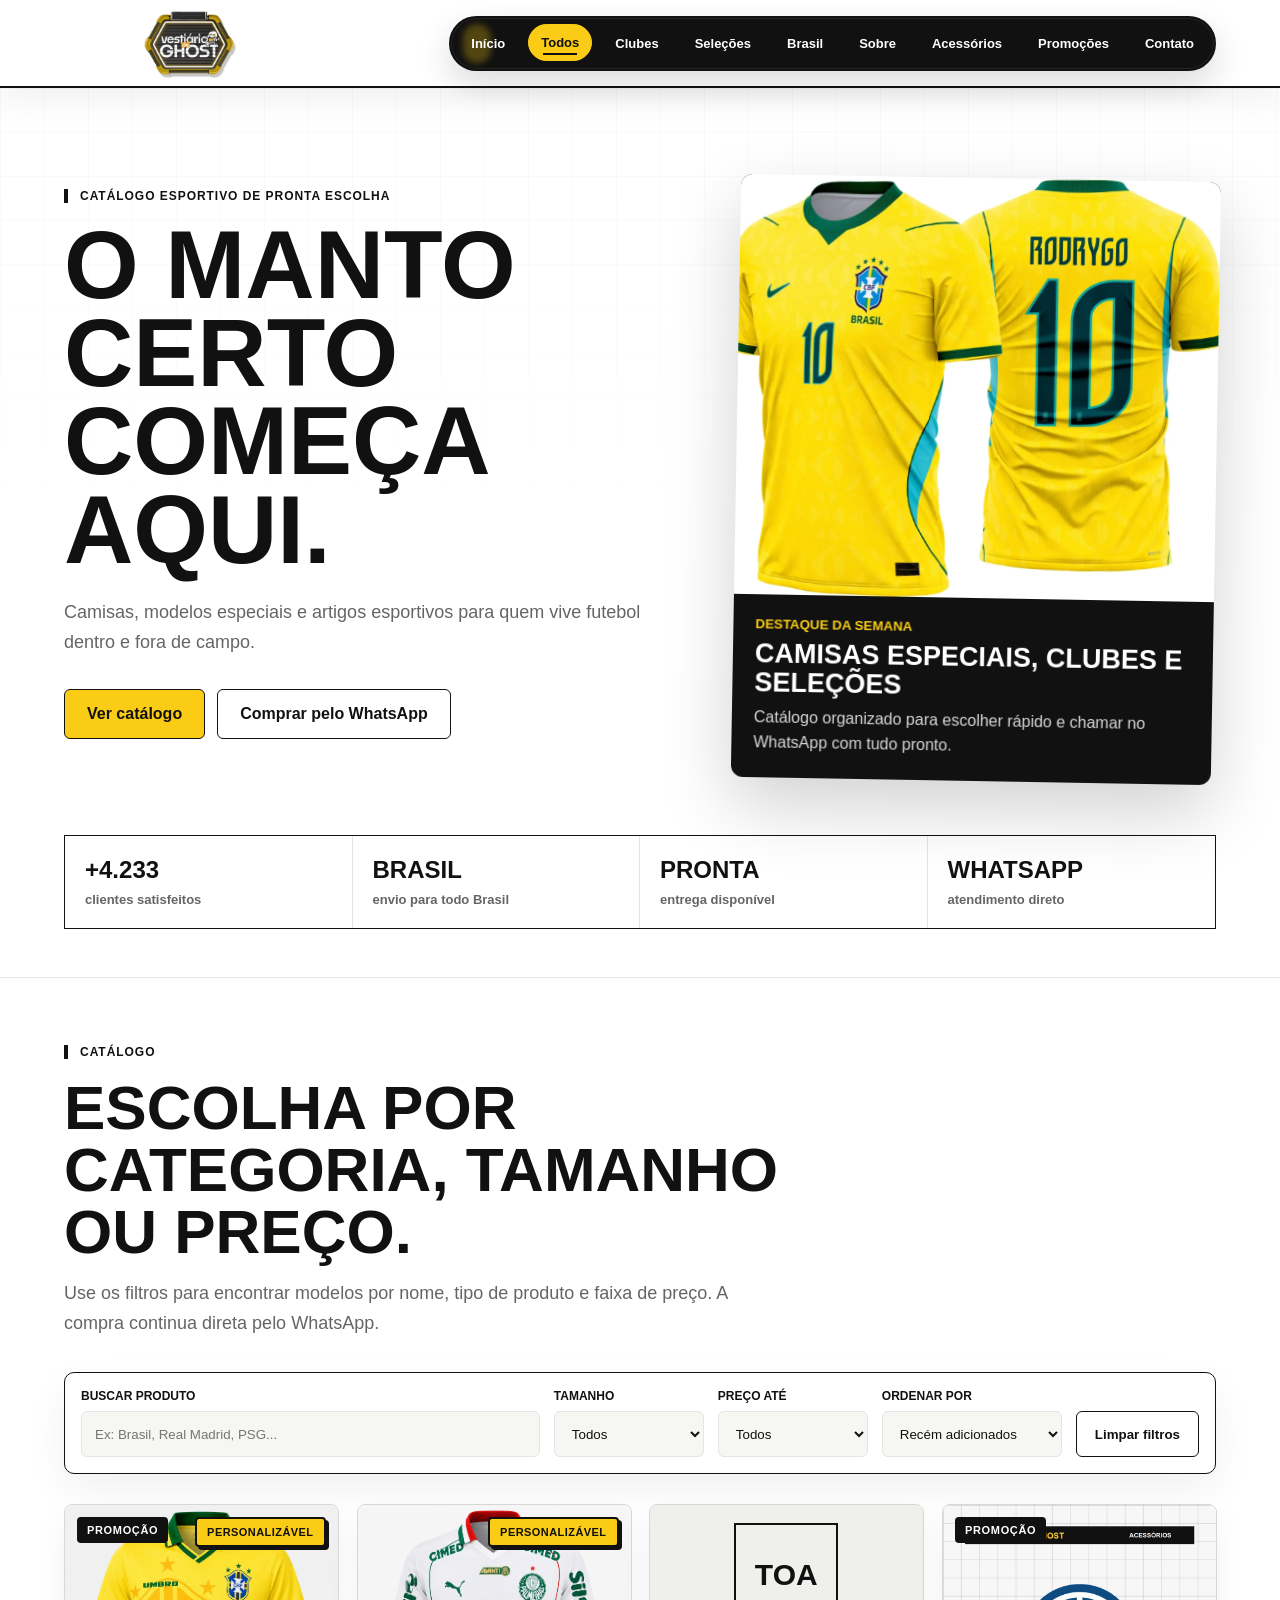
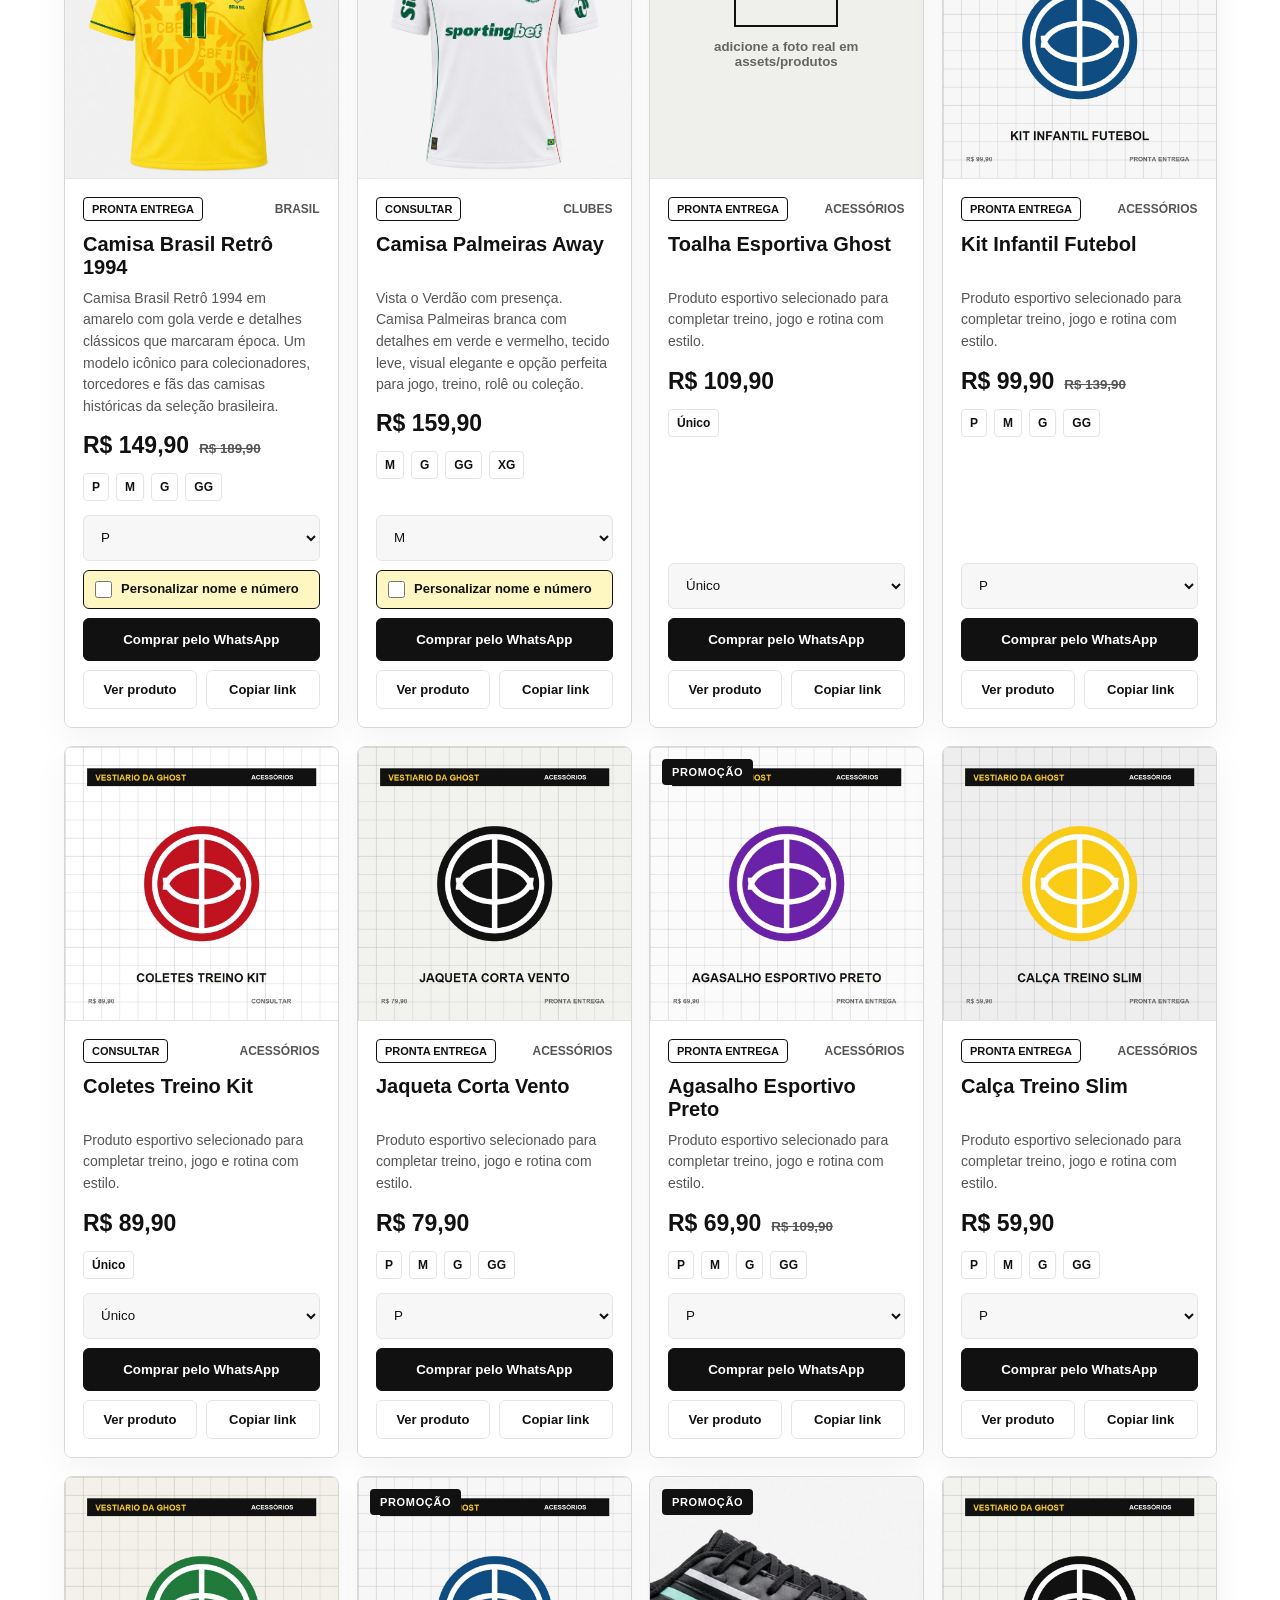
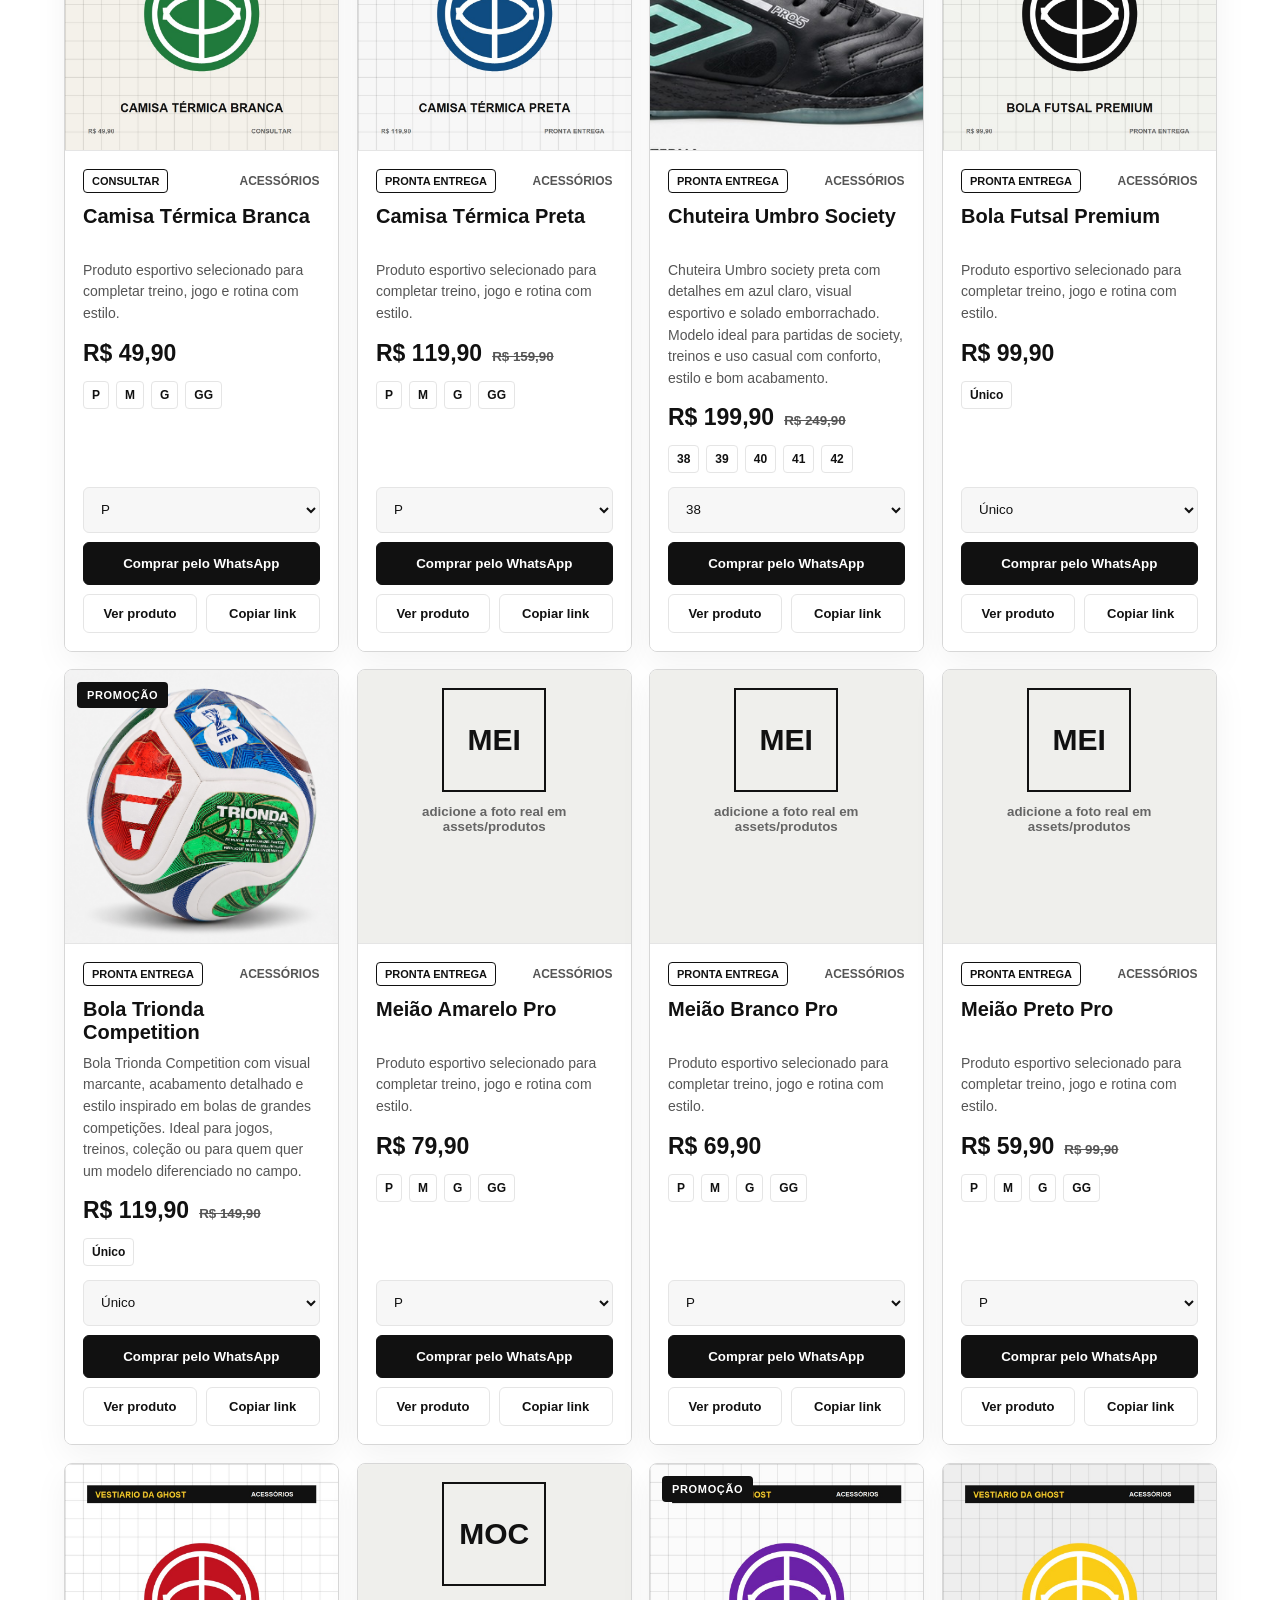
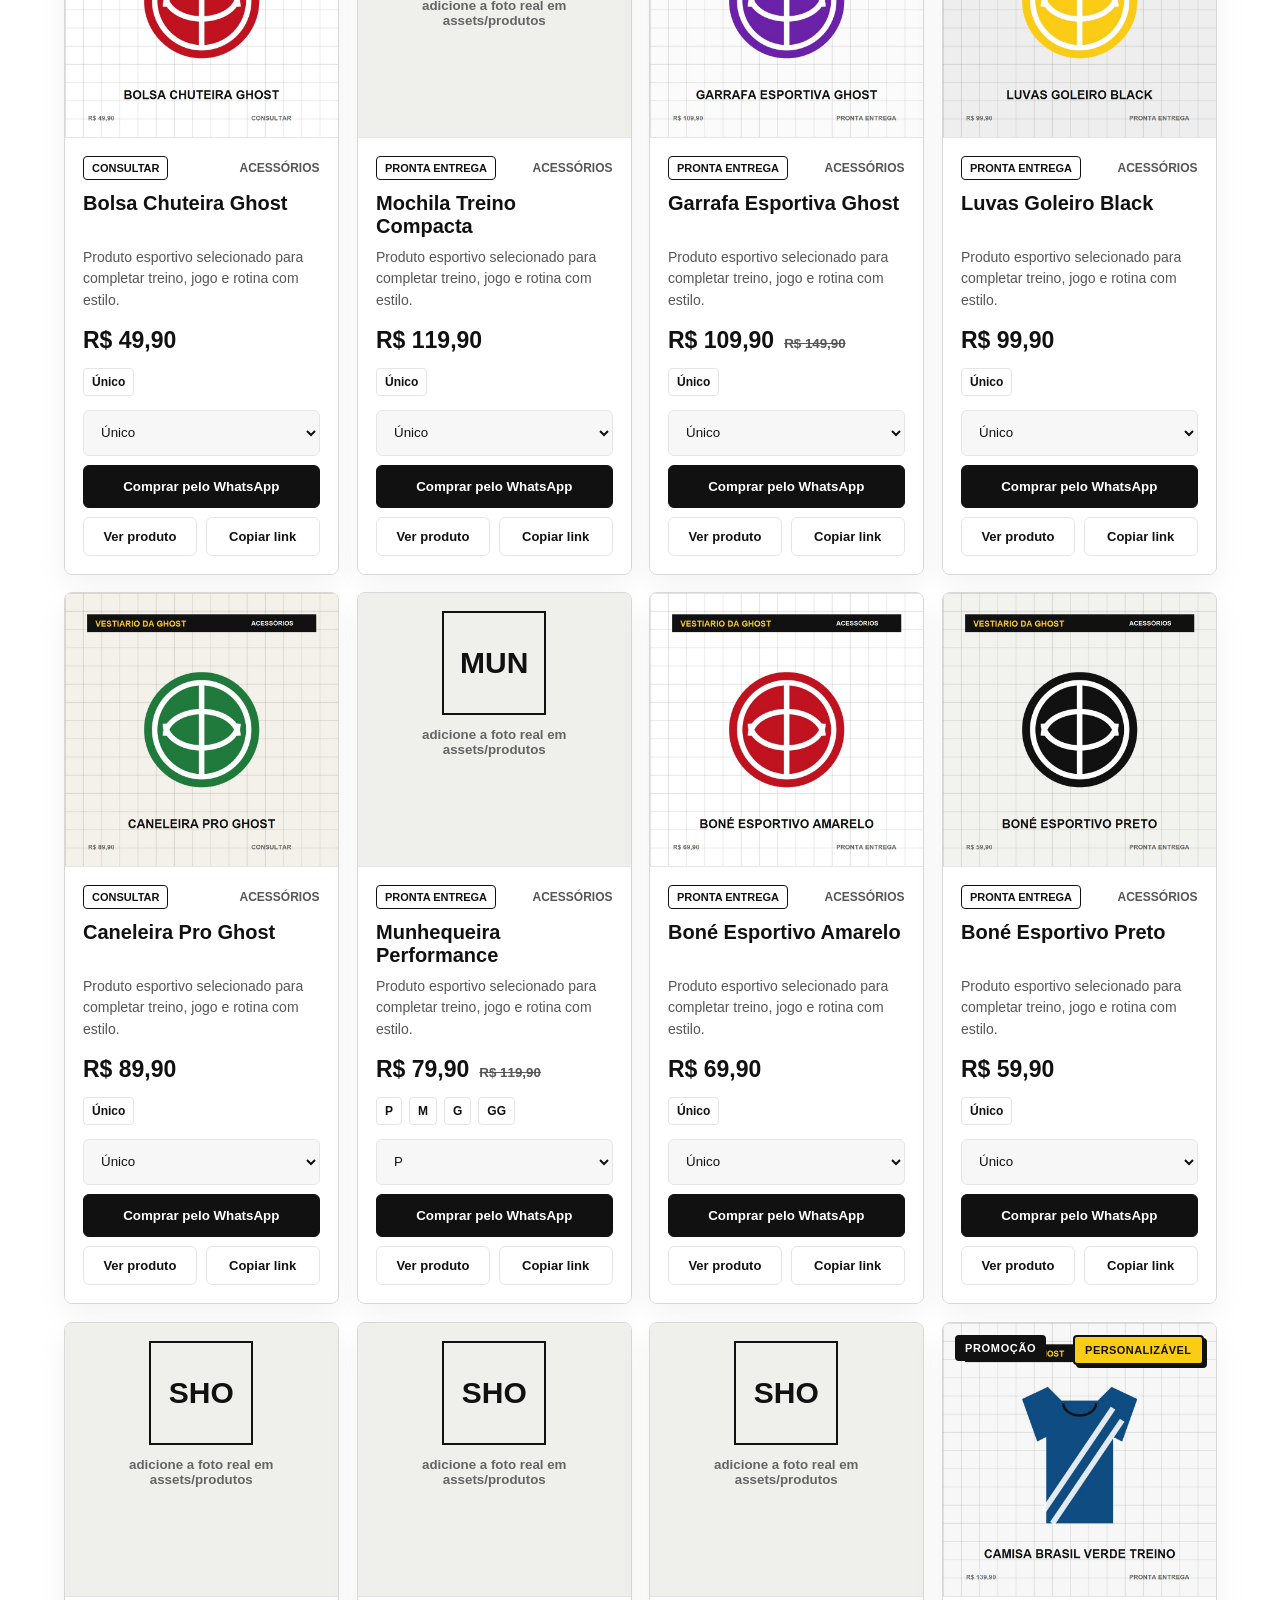
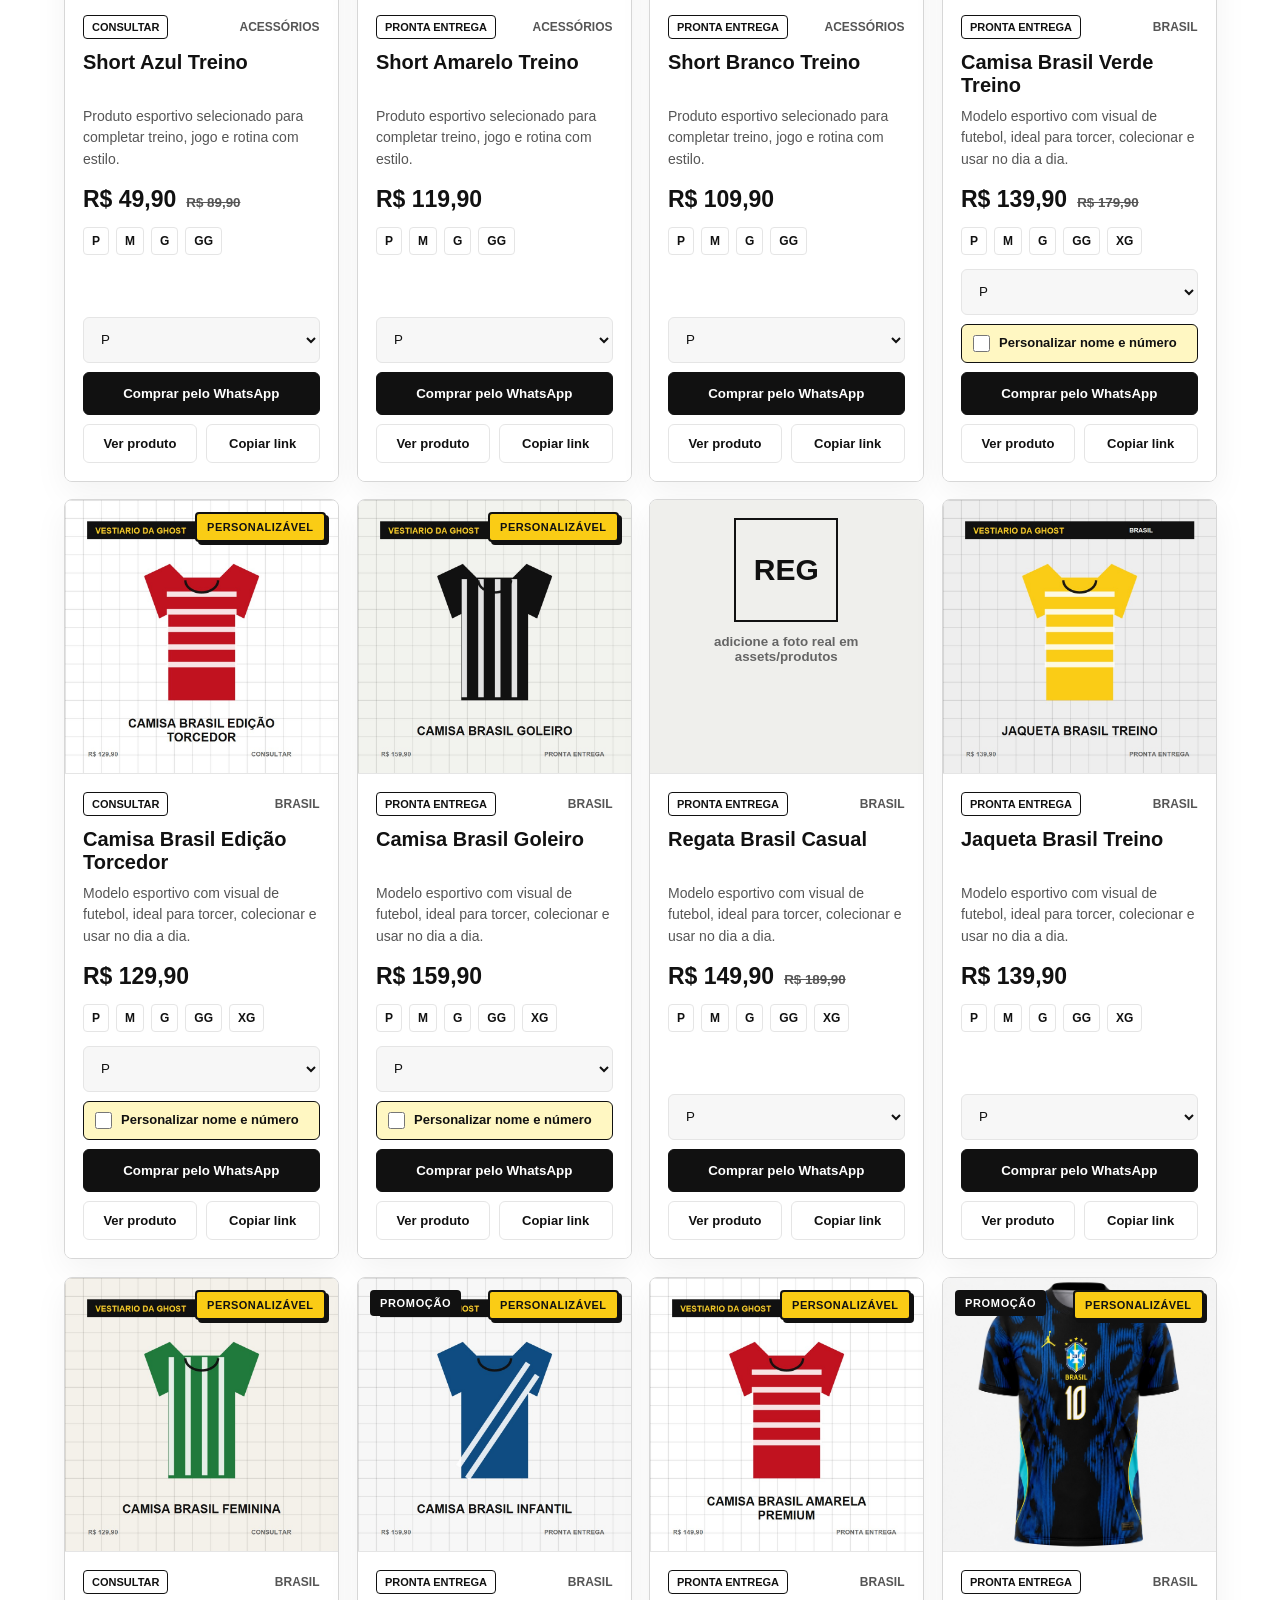
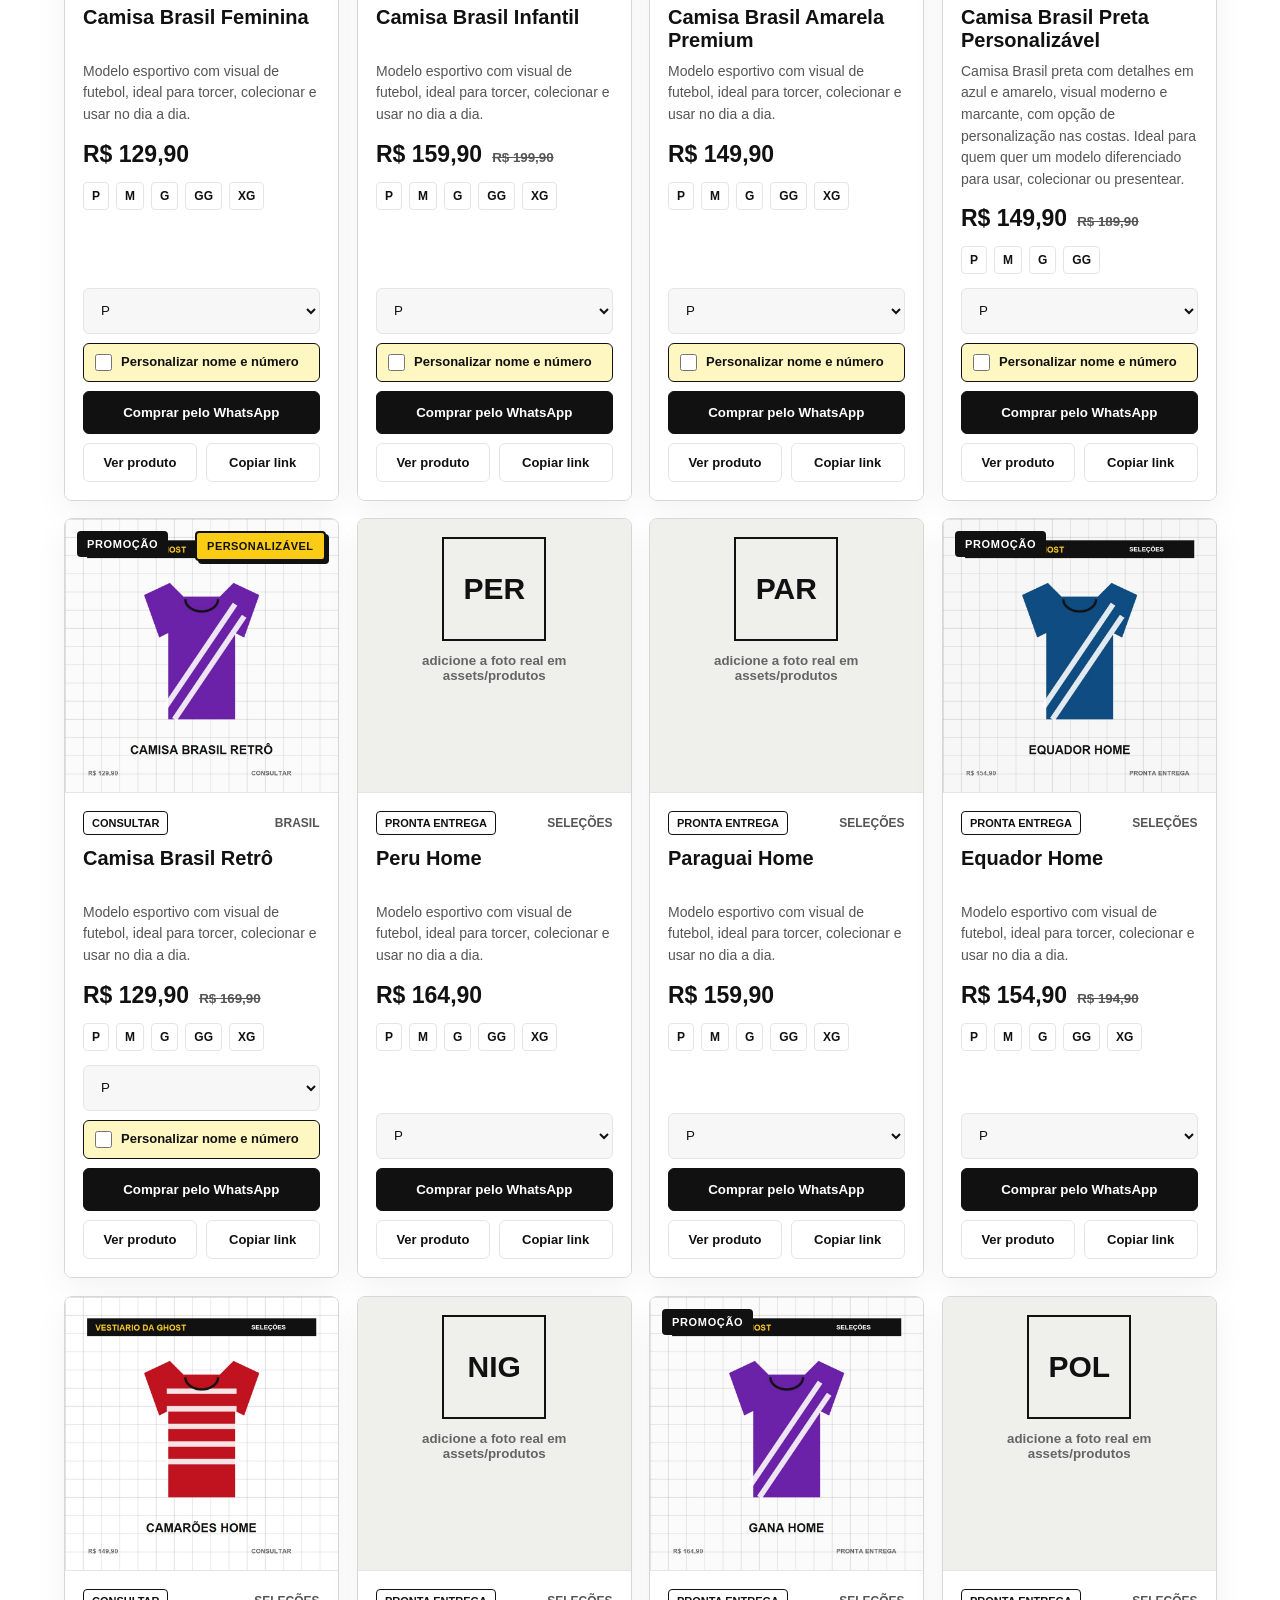
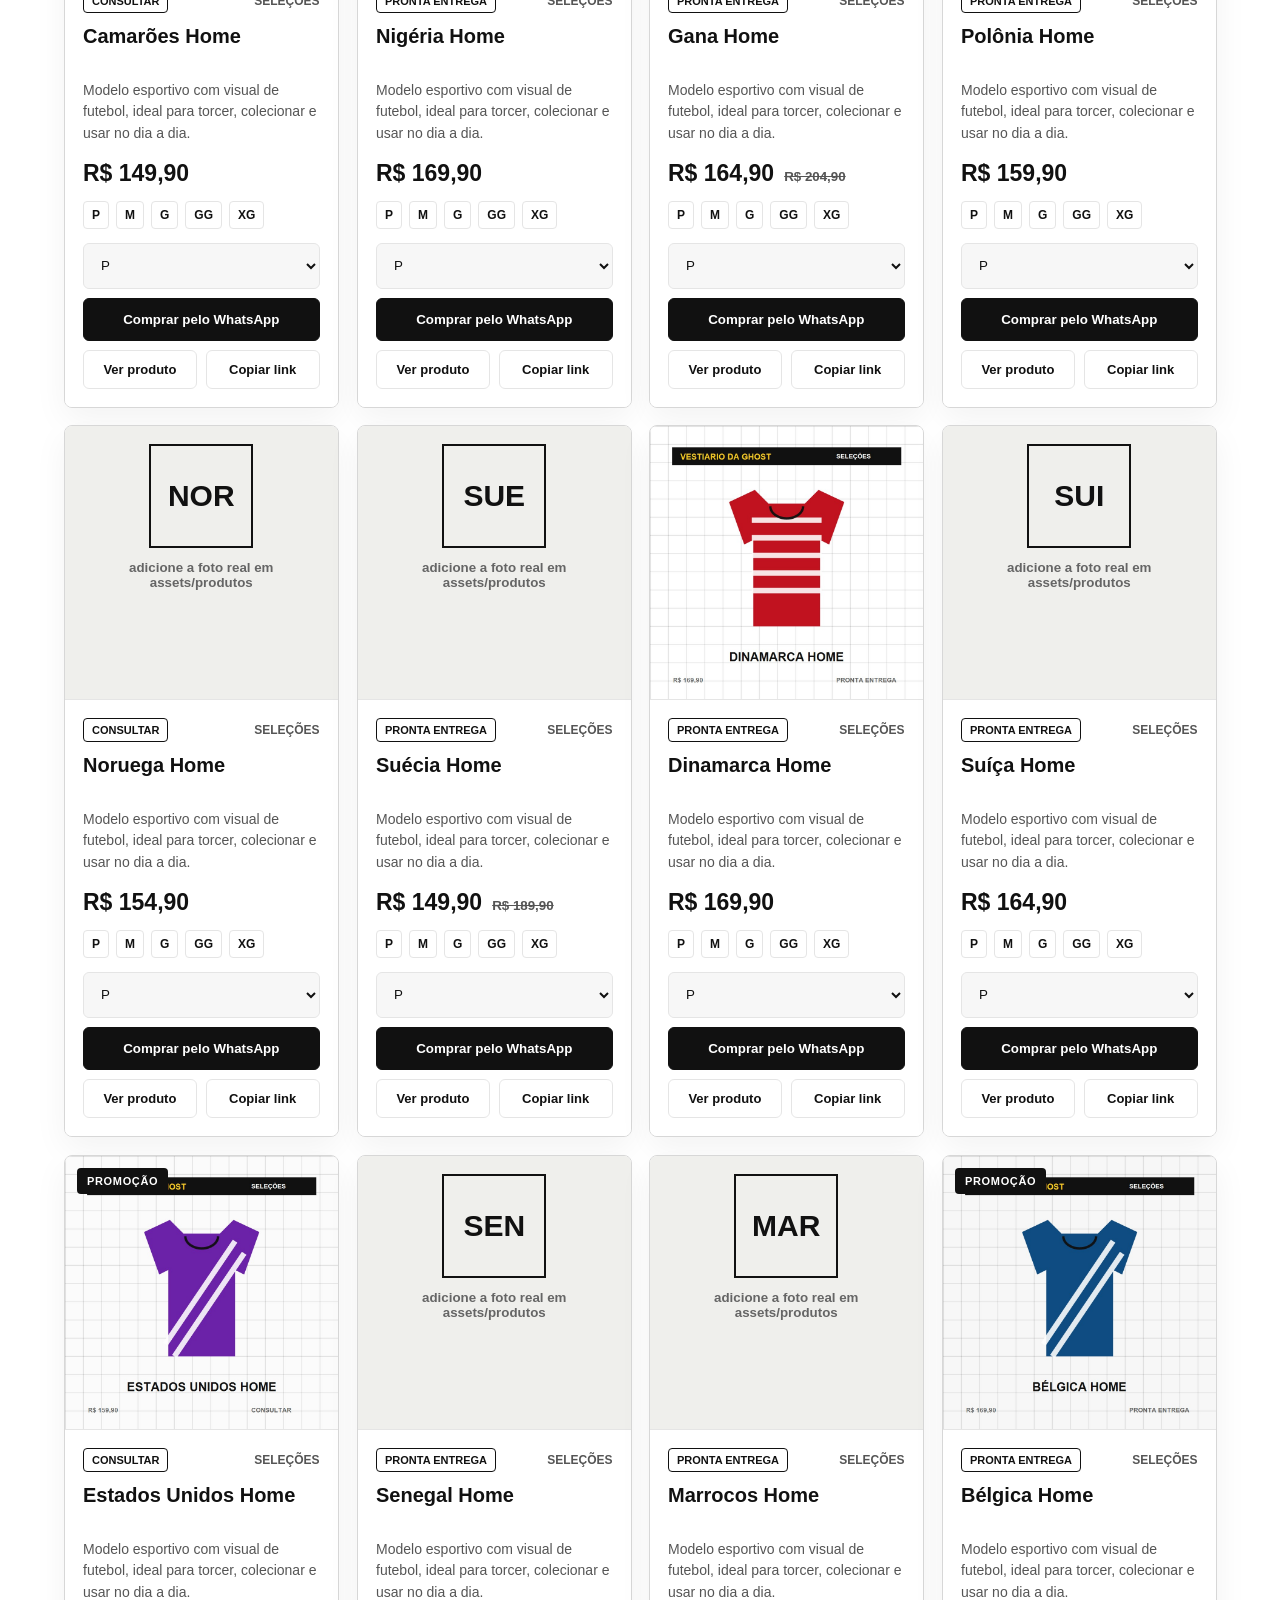
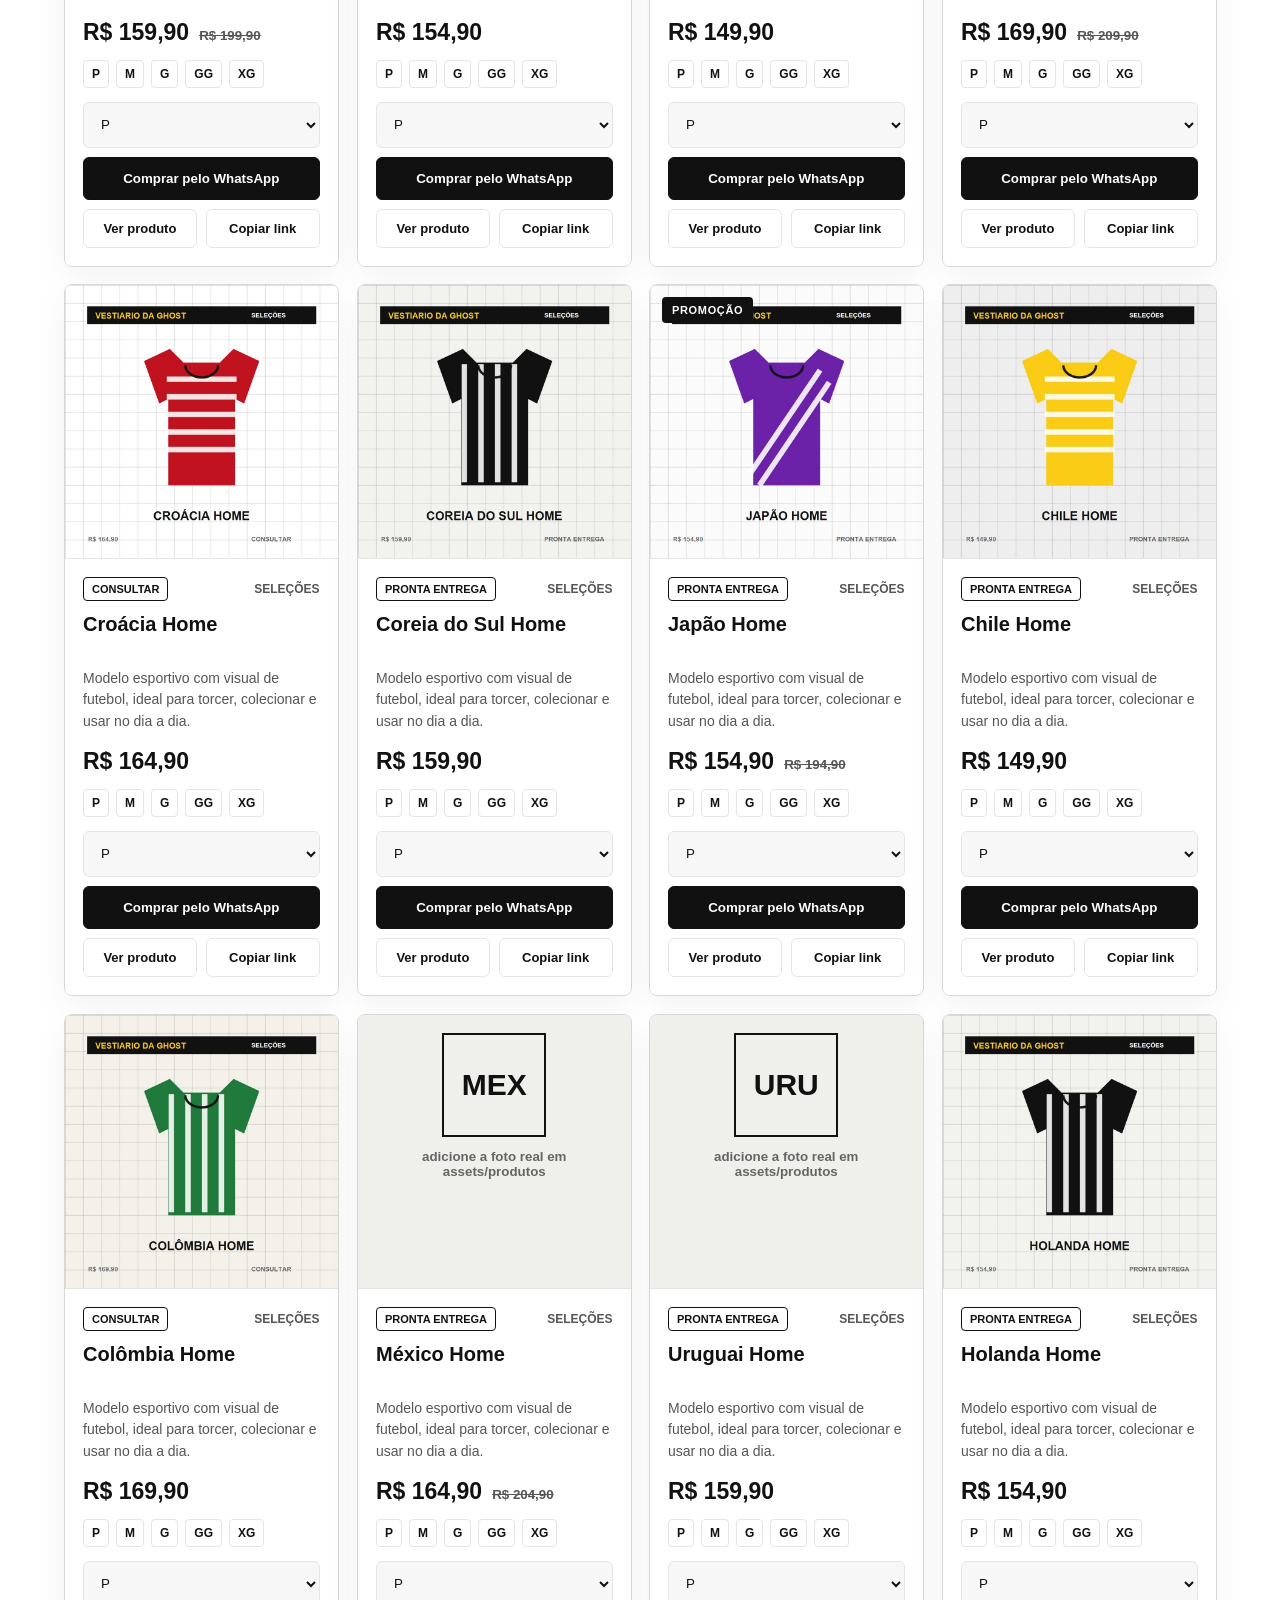
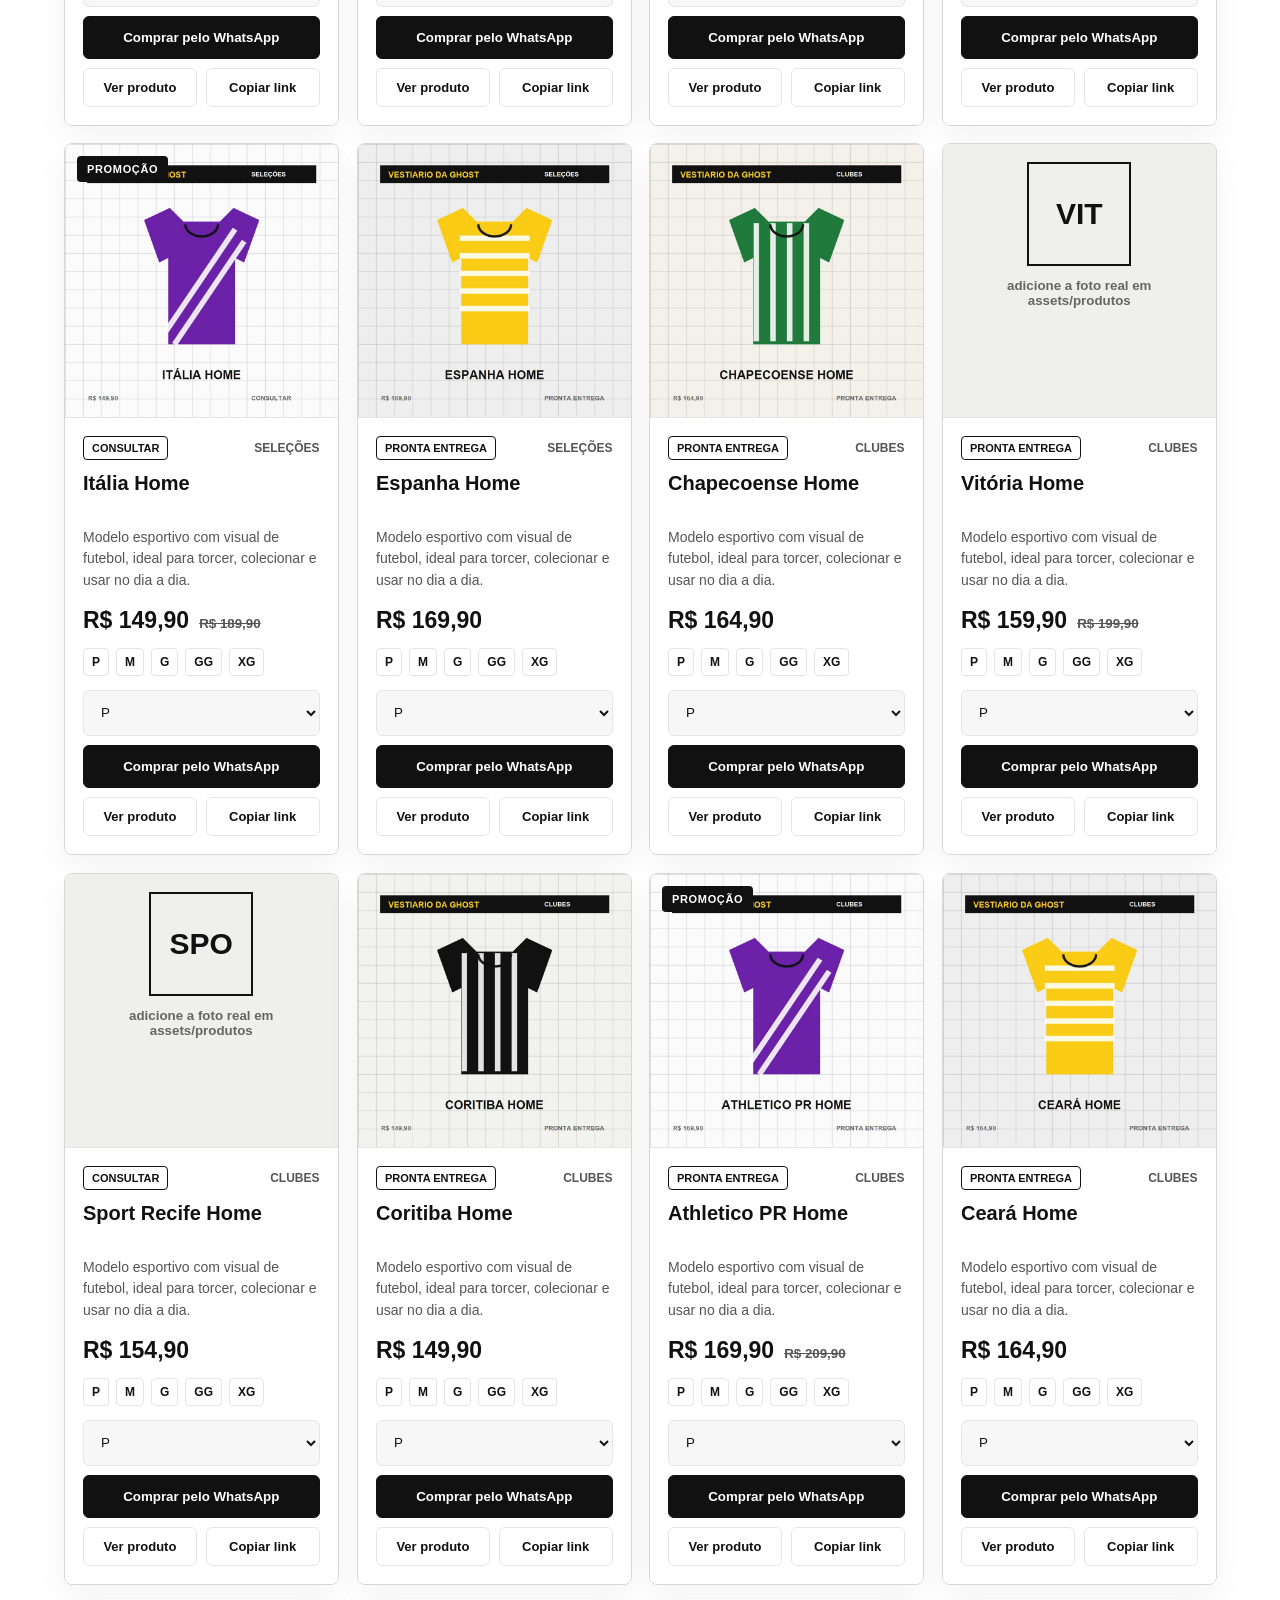
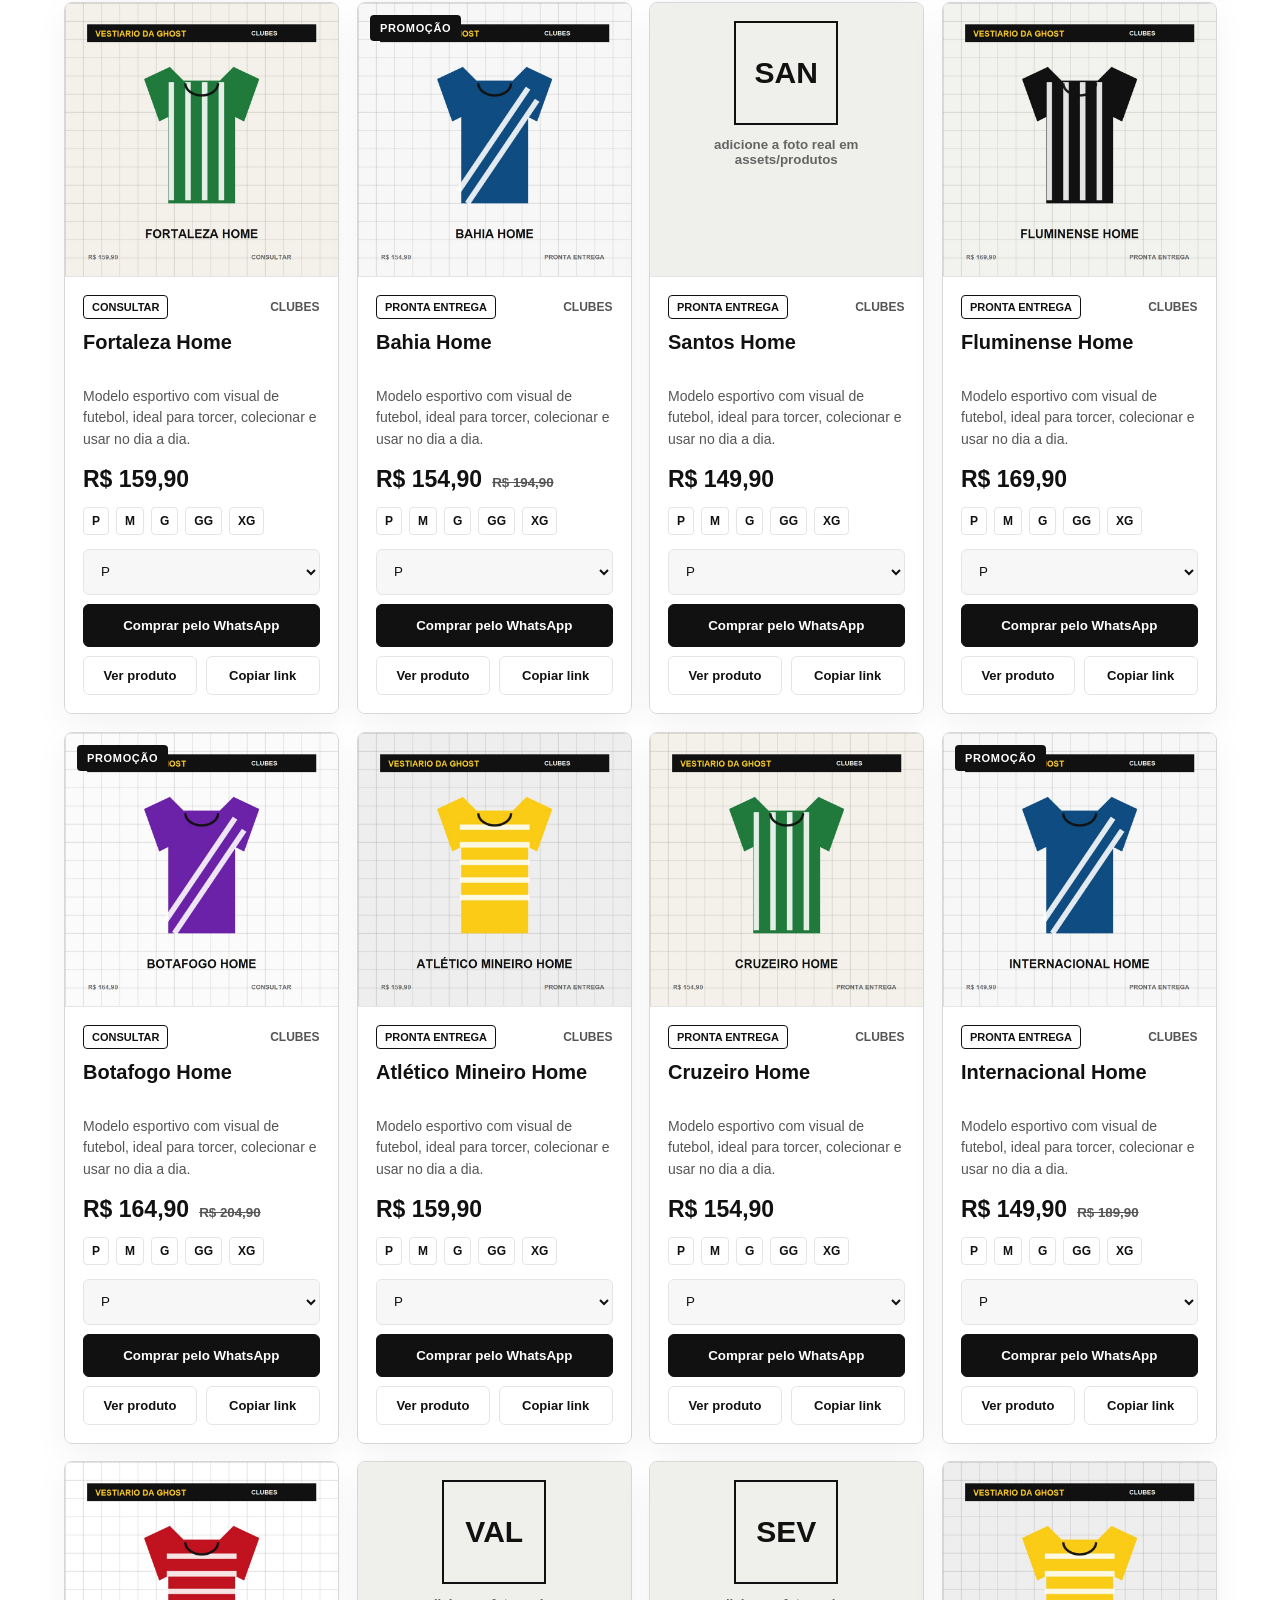
==== commit ca027512: "Add files via upload" ====
--- a/index.html
+++ b/index.html
@@ -14,7 +14,7 @@
   <title>Vestiário da Ghost | Catálogo Esportivo</title>
   <link rel="canonical" href="./" />
   <link rel="stylesheet" href="style.css?v=14" />
-  <script type="application/ld+json">{"@context":"https://schema.org","@type":"Store","name":"Vestiário da Ghost","description":"Artigos esportivos, camisas de futebol e produtos de pronta entrega.","areaServed":"BR","sameAs":["https://www.instagram.com/vestiarioghost3/"]}</script>
+  <script type="application/ld+json">{"@context":"https://schema.org","@type":"Store","name":"Vestiário da Ghost","description":"Artigos esportivos, camisas de futebol e produtos de pronta entrega.","areaServed":"BR","sameAs":["https://www.instagram.com/vestiariodaghost3/"]}</script>
 </head>
 <body>
   <header class="header">
@@ -63,10 +63,45 @@
     <section class="catalog-section reveal" id="catalogo">
       <div class="section-title"><p class="eyebrow">Catálogo</p><h2>Escolha por categoria, tamanho ou preço.</h2><p>Use os filtros para encontrar modelos por nome, tipo de produto e faixa de preço. A compra continua direta pelo WhatsApp.</p></div>
       <div class="filters">
-        <div class="input-box"><label for="searchInput">Buscar produto</label><input type="text" id="searchInput" placeholder="Ex: Brasil, Real Madrid, PSG..." /></div>
-        <div class="input-box"><label for="sizeFilter">Tamanho</label><select id="sizeFilter"><option value="Todos">Todos</option><option value="P">P</option><option value="M">M</option><option value="G">G</option><option value="GG">GG</option><option value="XG">XG</option><option value="Único">Único</option></select></div>
-        <div class="input-box"><label for="priceFilter">Preço até</label><select id="priceFilter"><option value="Todos">Todos</option><option value="100">R$ 100</option><option value="150">R$ 150</option><option value="200">R$ 200</option><option value="250">R$ 250</option></select></div>
-        <div class="input-box"><label for="statusFilter">Disponibilidade</label><select id="statusFilter"><option value="Todos">Todos</option><option value="Pronta entrega">Pronta entrega</option><option value="Consultar">Consultar</option></select></div>
+        <div class="input-box">
+          <label for="searchInput">Buscar produto</label>
+          <input type="text" id="searchInput" placeholder="Ex: Brasil, Real Madrid, PSG..." />
+        </div>
+        <div class="input-box">
+          <label for="sizeFilter">Tamanho</label>
+          <select id="sizeFilter">
+            <option value="Todos">Todos</option>
+            <option value="P">P</option>
+            <option value="M">M</option>
+            <option value="G">G</option>
+            <option value="GG">GG</option>
+            <option value="XG">XG</option>
+            <option value="Único">Único</option>
+          </select>
+        </div>
+        <div class="input-box">
+          <label for="priceFilter">Preço até</label>
+          <select id="priceFilter">
+            <option value="Todos">Todos</option>
+            <option value="100">R$ 100</option>
+            <option value="150">R$ 150</option>
+            <option value="200">R$ 200</option>
+            <option value="250">R$ 250</option>
+          </select>
+        </div>
+
+        <div class="input-box">
+          <label for="sortFilter">Ordenar por</label>
+          <select id="sortFilter" class="filter-select">
+  <option value="recent">Recém adicionados</option>
+  <option value="az">Nome A-Z</option>
+  <option value="za">Nome Z-A</option>
+  <option value="price-low">Menor preço</option>
+  <option value="price-high">Maior preço</option>
+  <option value="promo">Promoções primeiro</option>
+  <option value="available">Pronta entrega primeiro</option>
+</select>
+        </div>
         <button class="clear-btn" id="clearFilters">Limpar filtros</button>
       </div>
       <div class="products-grid" id="productsGrid" aria-live="polite"></div>
@@ -117,5 +152,5 @@
 
 
 
-
-
+
+
--- a/style.css
+++ b/style.css
@@ -182,7 +182,7 @@
 @media (prefers-reduced-motion: reduce) { * { scroll-behavior: auto !important; transition: none !important; animation: none !important; } .reveal { opacity: 1; transform: none; } }
 @media (max-width: 1180px) { .products-grid { grid-template-columns: repeat(3, 1fr); } .nav { justify-content: flex-start; } }
 @media (max-width: 950px) { .header { grid-template-columns: 1fr auto; } .menu-btn { display: block; } .nav { position: absolute; top: 78px; left: 5vw; right: 5vw; background: var(--white); border: 1px solid var(--black); border-radius: 10px; padding: 14px; display: none; flex-direction: row; align-items: stretch; box-shadow: 0 22px 54px rgba(0,0,0,.16); overflow-x: auto; } .nav.active { display: flex; } .hero, .about-section, .product-detail-section { grid-template-columns: 1fr; grid-template-areas: "copy" "media" "trust"; } .trust-row { grid-template-columns: repeat(2, 1fr); } .filters { grid-template-columns: 1fr 1fr; } .products-grid { grid-template-columns: repeat(2, 1fr); } .delivery-list { grid-template-columns: 1fr; } .delivery-list div { border-right: 0; border-bottom: 1px solid rgba(255,255,255,.18); } .admin-toolbar { grid-template-columns: 1fr 1fr; } .admin-stats { grid-template-columns: repeat(2, 1fr); } .admin-product-item { grid-template-columns: 64px 1fr; } .admin-item-actions { grid-column: 1 / -1; justify-content: flex-start; max-width: none; } }
-@media (max-width: 640px) { .header { padding: 14px 5vw; } .logo { font-size: 18px; } .nav { flex-direction: column; max-height: calc(100vh - 100px); overflow-y: auto; } .nav a, .nav-category, .whatsapp-link { width: 100%; text-align: left; justify-content: flex-start; } .hero, .catalog-section, .delivery-section, .about-section, .faq-section, .cta-section, .instagram-section, .product-detail-section, .footer { padding-left: 5vw; padding-right: 5vw; } .hero { min-height: auto; padding-top: 46px; } h1 { font-size: clamp(42px, 15vw, 64px); } .showcase-image { min-height: 300px; } .hero-showcase { transform: none; } .trust-row, .products-grid, .filters { grid-template-columns: 1fr; } .trust-row div { border-right: 0; border-bottom: 1px solid var(--border); } .trust-row div:last-child { border-bottom: 0; } .btn { width: 100%; } .secondary-actions { grid-template-columns: 1fr; } .instagram-panel, .footer { flex-direction: column; align-items: flex-start; } .footer-links { justify-content: flex-start; flex-direction: column; gap: 12px; align-items: flex-start; } .product-detail-image { min-height: 340px; } .admin-panel { padding: 12px; } .admin-dialog { padding: 22px; } .admin-head { flex-direction: column; } .admin-toolbar, .admin-stats, .admin-form-grid { grid-template-columns: 1fr; } .admin-product-item { grid-template-columns: 58px 1fr; align-items: start; } .admin-product-item img { width: 58px; height: 58px; } .admin-item-actions button { flex: 1 1 auto; } .admin-popover { padding: 22px; } }
+@media (max-width: 640px) { .header { padding: 14px 5vw; } .logo { font-size: 18px; } .nav { flex-direction: column; max-height: calc(100vh - 100px); overflow-y: auto; } .nav a, .nav-category, .whatsapp-link { width: 100%; text-align: left; justify-content: flex-start; } .hero, .catalog-section, .delivery-section, .about-section, .faq-section, .cta-section, .instagram-section, .product-detail-section, .footer { padding-left: 5vw; padding-right: 5vw; } .hero { min-height: auto; padding-top: 46px; } h1 { font-size: clamp(42px, 15vw, 64px); } .showcase-image { min-height: 300px; } .hero-showcase { transform: none; } .trust-row, .products-grid, .filters { grid-template-columns: 1fr; } .trust-row div { border-right: 0; border-bottom: 1px solid var(--border); } .trust-row div:last-child { border-bottom: 0; } .btn { width: 100%; } .secondary-actions { grid-template-columns: 1fr; } .instagram-panel, .footer { flex-direction: column; align-items: flex-start; } .footer-links { justify-content: flex-start; flex-direction: column; gap: 12px; align-items: flex-start; } .product-detail-image { min-height: 340px; } .admin-panel { padding: 12px; } .admin-dialog { padding: 22px; } .admin-head { flex-direction: column; } .admin-toolbar, .admin-stats, .admin-form-grid { grid-template-columns: 1fr; } .admin-product-item { grid-template-columns: 58px 1fr; align-items: start; } .admin-product-item img { width: 58px; height: 58px; } .admin-item-actions button { flex: 1 1 auto; } .admin-popover { padding: 22px; } }
 
 /* Product visibility fix: keep catalog cards readable on every browser/cache state */
 .products-grid {
@@ -269,7 +269,7 @@
 .buy-btn:hover {
   color: #111111 !important;
   background: #facc15 !important;
-}
+}
 
 /* Layout spacing fix: bring catalog closer and avoid blank vertical areas */
 .hero {
@@ -302,7 +302,7 @@
   .catalog-section {
     padding-top: 48px !important;
   }
-}
+}
 
 /* Hard override: prevent hero from reserving a full viewport and pushing catalog away */
 body main > .hero#inicio {
@@ -315,7 +315,7 @@
 body main > .catalog-section#catalogo {
   margin-top: 0 !important;
   scroll-margin-top: 90px;
-}
+}
 
 /* Reliability fix: never hide real content behind reveal animation */
 .reveal,
@@ -326,7 +326,7 @@
   opacity: 1 !important;
   visibility: visible !important;
   transform: none !important;
-}
+}
 
 /* Contact hub: Instagram and WhatsApp together */
 .contact-section {
@@ -459,7 +459,7 @@
     padding-left: 5vw;
     padding-right: 5vw;
   }
-}
+}
 
 /* Ghost identity layer */
 .header {
@@ -738,7 +738,7 @@
     padding-top: 64px;
     padding-bottom: 64px;
   }
-}
+}
 
 /* Real logo application */
 .logo-image {
@@ -794,7 +794,7 @@
     top: -26px;
     width: 190px;
   }
-}
+}
 
 /* Menu contact link */
 .contact-nav-link {
@@ -807,7 +807,7 @@
   background: #ffffff !important;
   color: #111111 !important;
   border-color: #ffffff !important;
-}
+}
 
 /* Uploaded logo variations */
 .logo-image {
@@ -868,7 +868,7 @@
   .contact-logo-badge {
     width: min(270px, 78vw);
   }
-}
+}
 
 /* Logo as background seal instead of foreground plate */
 .hero-logo-stamp {
@@ -978,7 +978,7 @@
     top: 70px;
     width: 390px !important;
   }
-}
+}
 
 /* Product page animated brand strip */
 .product-ghost-strip {
@@ -1109,7 +1109,7 @@
   .strip-marquee {
     animation-duration: 14s;
   }
-}
+}
 
 /* Product page menu and animated brand strip */
 .nav {
@@ -1117,6 +1117,8 @@
   justify-self: end;
   position: relative;
 }
+
+
 
 .nav::before {
   content: "";
@@ -1301,7 +1303,7 @@
   .availability-feedback button {
     width: 100%;
   }
-}
+}
 
 /* Catalog availability filter layout */
 .filters {
@@ -1318,4 +1320,110 @@
   .filters {
     grid-template-columns: 1fr !important;
   }
-}
+}
+
+.product-carousel {
+  width: 100%;
+  position: relative;
+  display: grid;
+  place-items: center;
+}
+
+.product-carousel img {
+  width: 100%;
+  max-height: 560px;
+  object-fit: contain;
+  display: block;
+}
+
+.carousel-arrow {
+  width: 42px;
+  height: 42px;
+  border: none;
+  border-radius: 999px;
+  background: #111111;
+  color: #ffffff;
+  font-size: 30px;
+  line-height: 1;
+  cursor: pointer;
+  position: absolute;
+  top: 50%;
+  transform: translateY(-50%);
+  z-index: 5;
+  display: grid;
+  place-items: center;
+  transition: 0.2s ease;
+}
+
+.carousel-arrow:hover {
+  background: #facc15;
+  color: #111111;
+}
+
+.carousel-prev {
+  left: 14px;
+}
+
+.carousel-next {
+  right: 14px;
+}
+
+.carousel-thumbs {
+  width: 100%;
+  display: flex;
+  gap: 10px;
+  margin-top: 16px;
+  overflow-x: auto;
+  padding-bottom: 4px;
+}
+
+.carousel-thumb {
+  min-width: 76px;
+  width: 76px;
+  height: 76px;
+  border: 2px solid #e5e5e5;
+  border-radius: 14px;
+  padding: 0;
+  background: #ffffff;
+  cursor: pointer;
+  overflow: hidden;
+  transition: 0.2s ease;
+}
+
+.carousel-thumb img {
+  width: 100%;
+  height: 100%;
+  object-fit: cover;
+}
+
+.carousel-thumb.active {
+  border-color: #facc15;
+  box-shadow: 0 0 0 3px rgba(250, 204, 21, 0.25);
+}
+
+.carousel-thumb:hover {
+  transform: translateY(-2px);
+  border-color: #facc15;
+}
+
+@media (max-width: 600px) {
+  .carousel-arrow {
+    width: 36px;
+    height: 36px;
+    font-size: 26px;
+  }
+
+  .carousel-prev {
+    left: 8px;
+  }
+
+  .carousel-next {
+    right: 8px;
+  }
+
+  .carousel-thumb {
+    min-width: 64px;
+    width: 64px;
+    height: 64px;
+  }
+}
